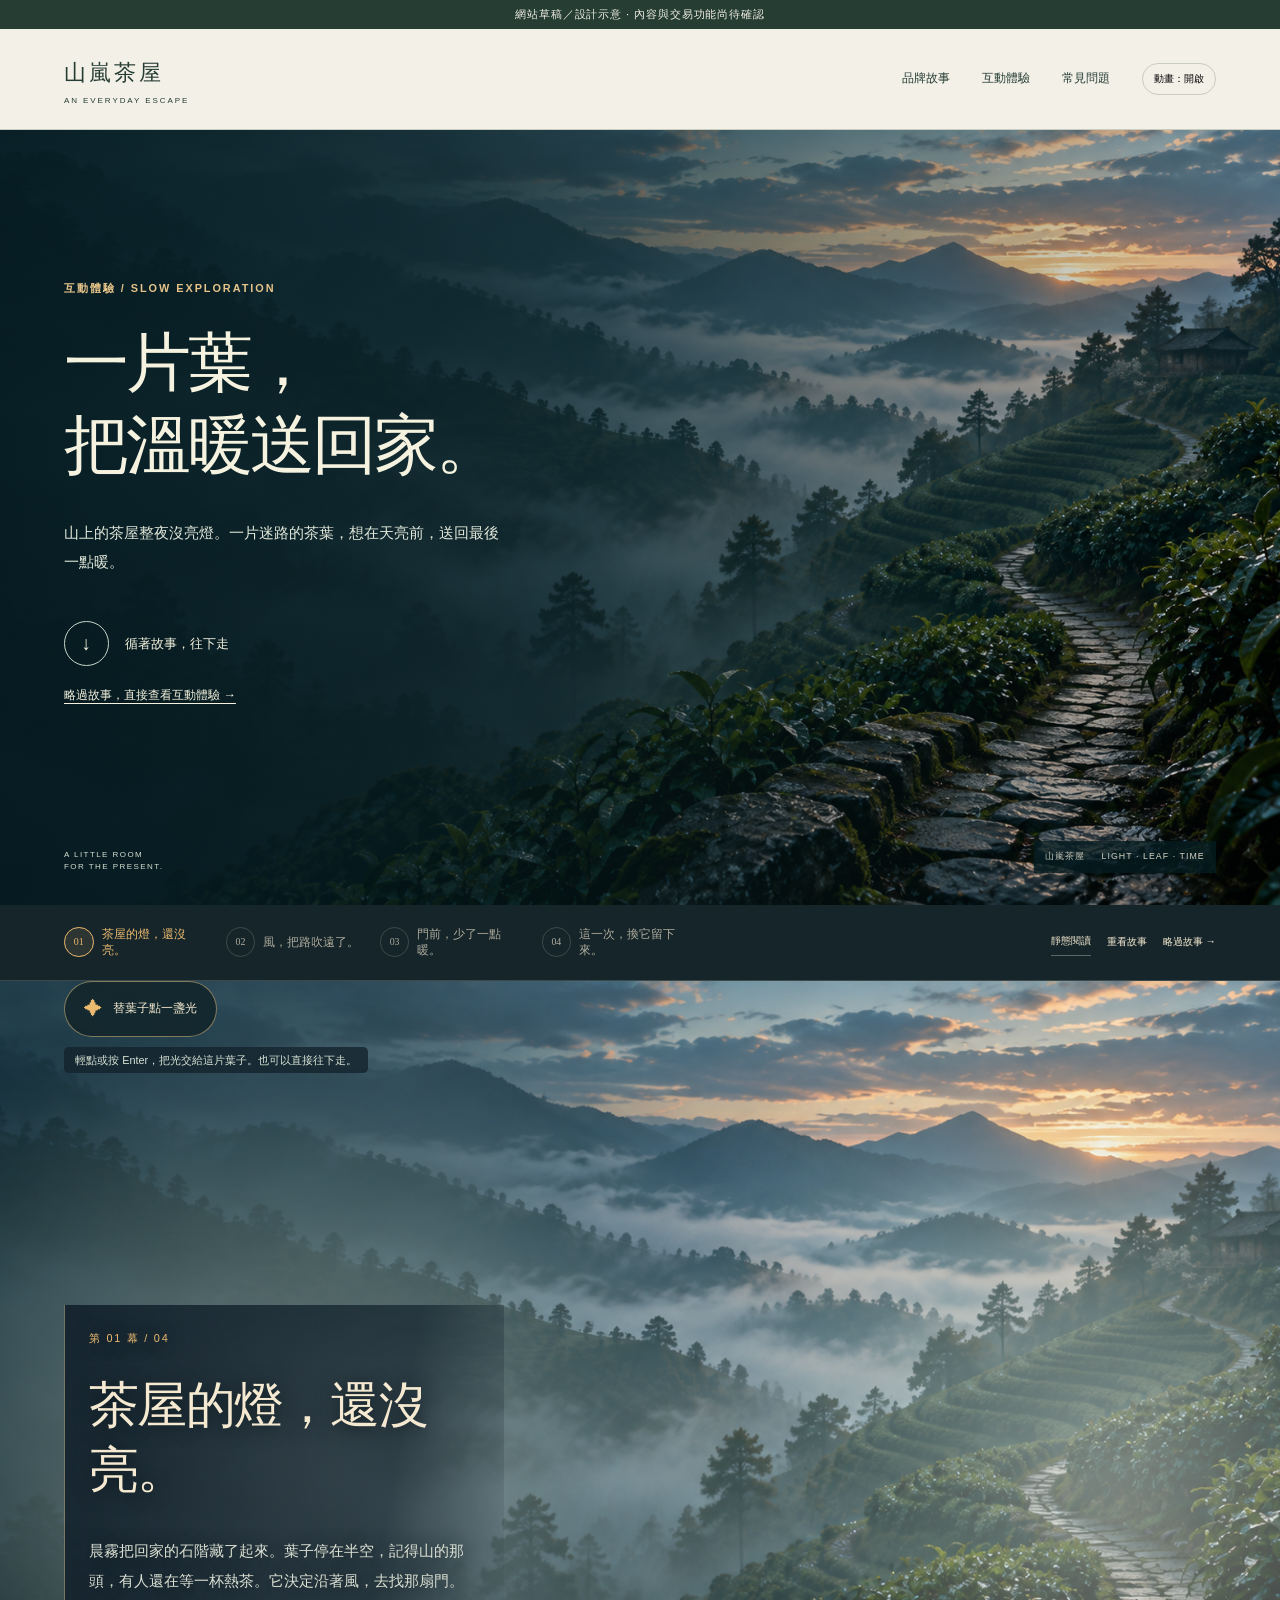
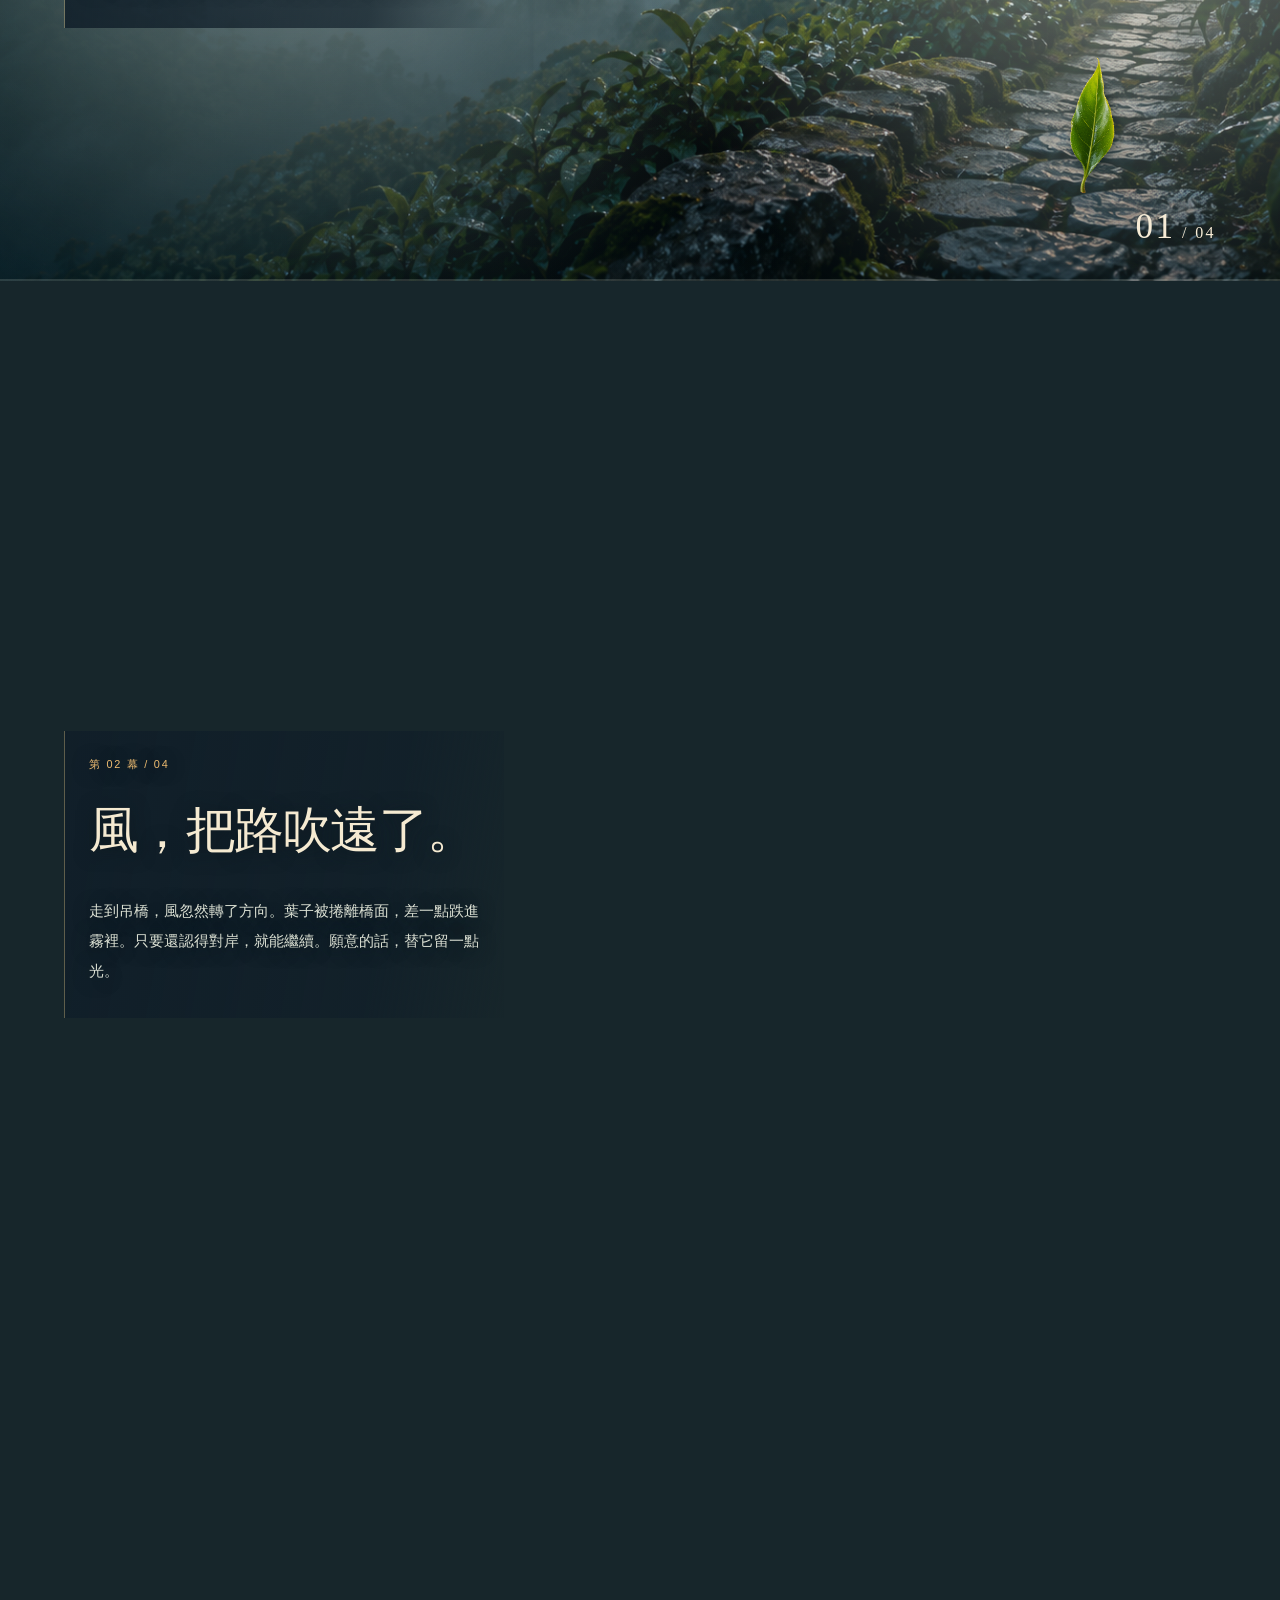
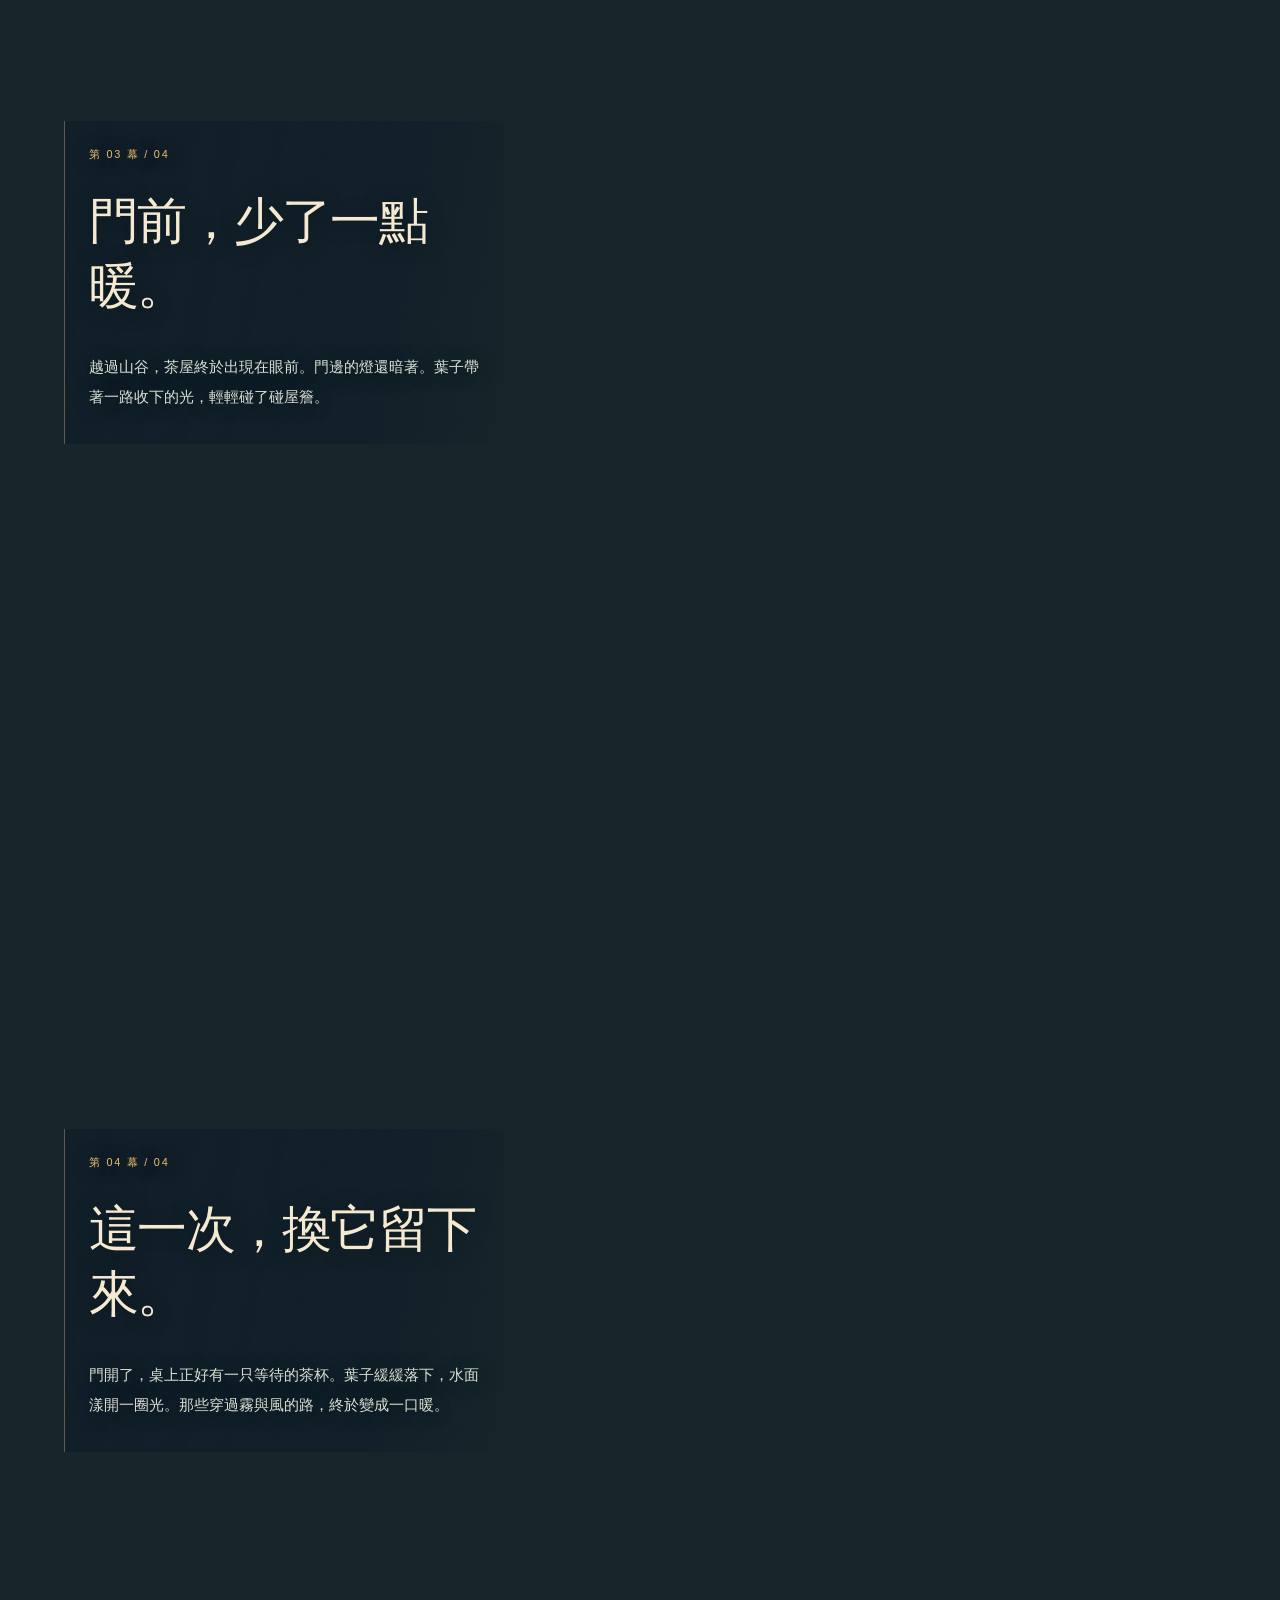
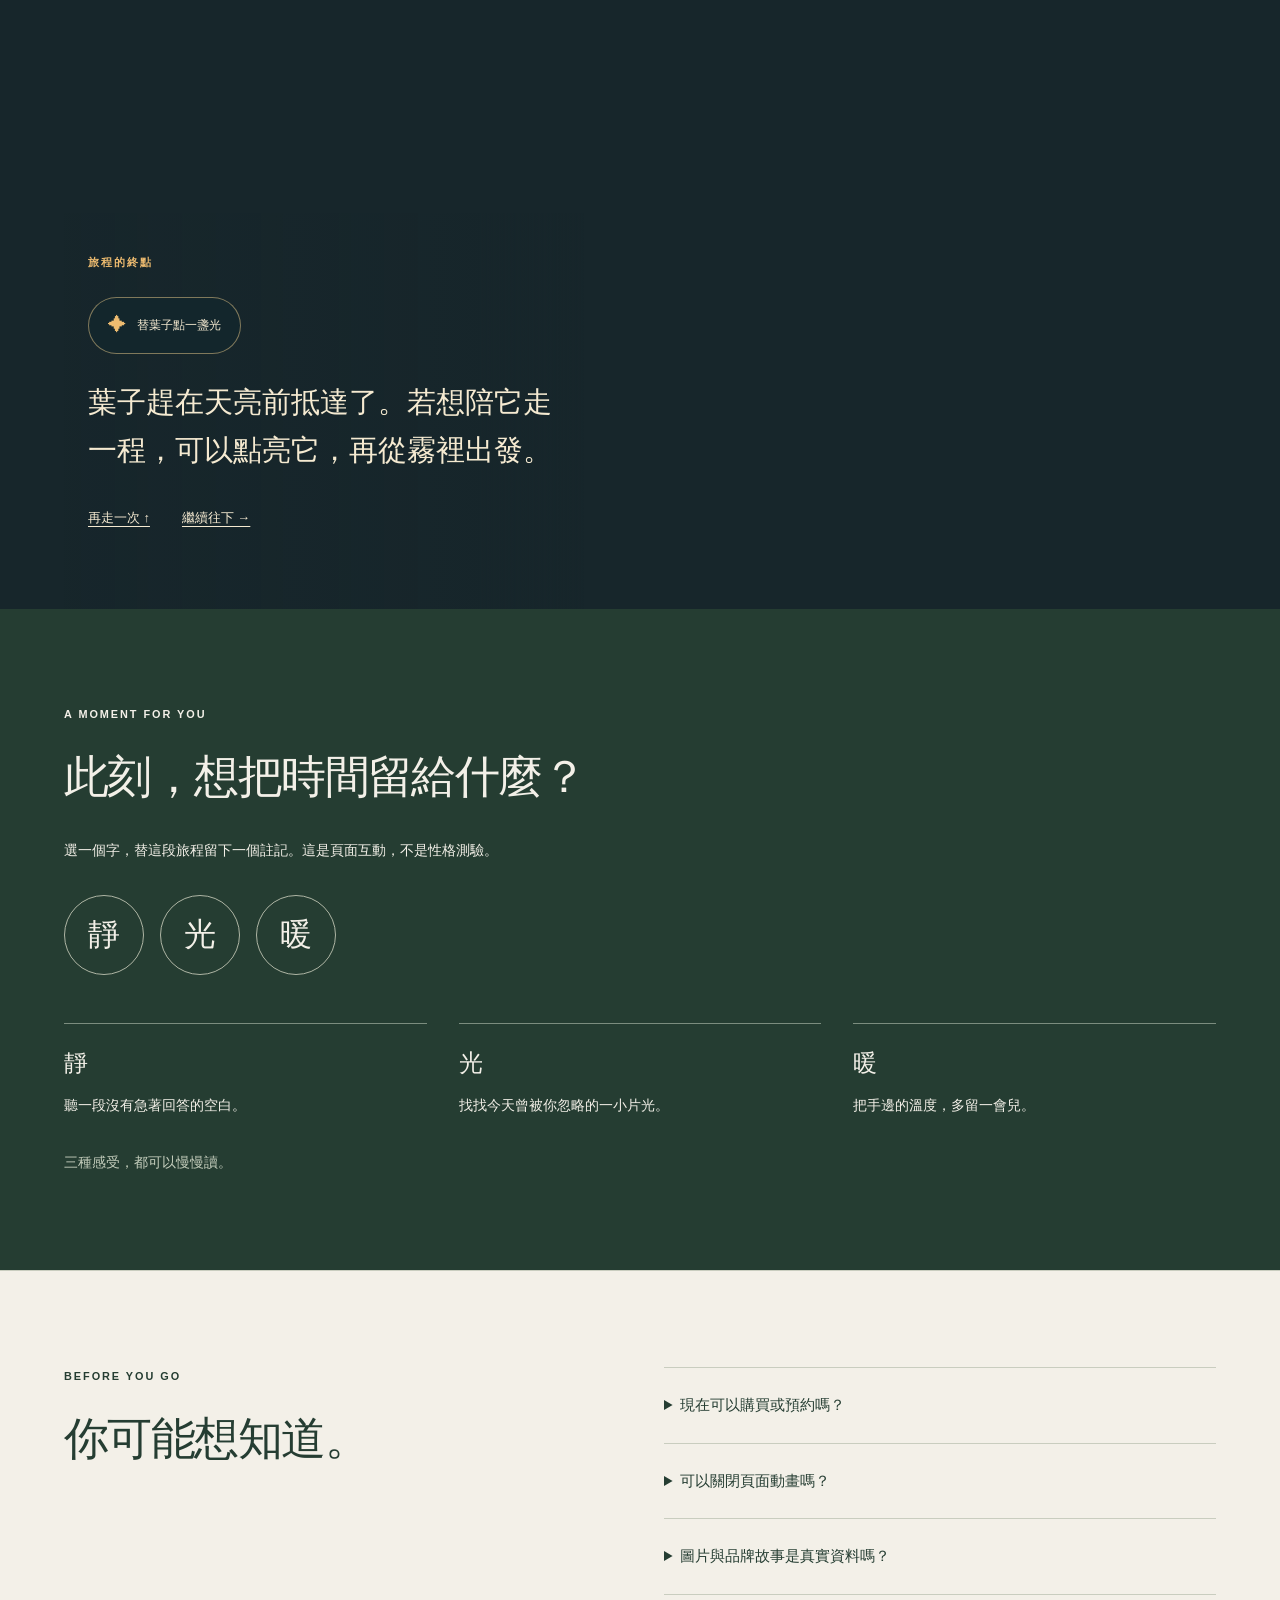
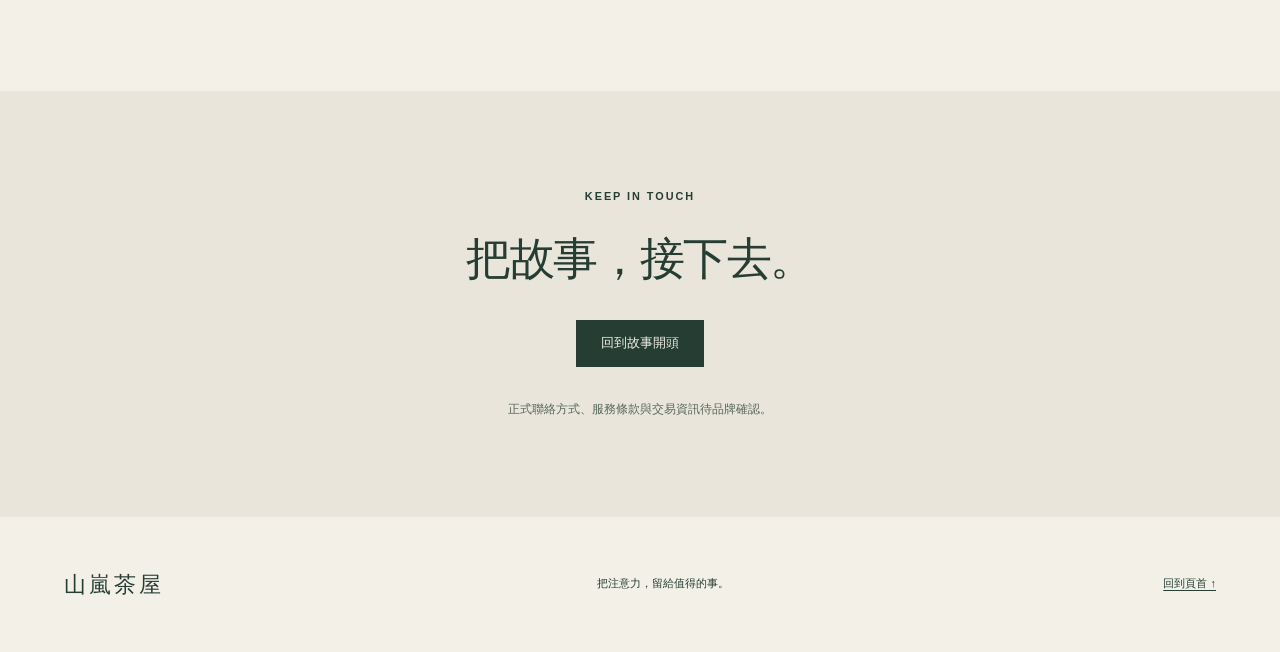
==== examples/immersive-tea/site/public/index.html @ d2c6b047 "feat: add guided SEO/AEO sites with interactive scroll stories" ====
<!doctype html>
<html lang="zh-TW">
<head>
  <meta charset="utf-8">
  <meta name="viewport" content="width=device-width,initial-scale=1">
  <title>一片葉的回家路｜山嵐茶屋</title>
  <meta name="description" content="陪一片迷路的茶葉穿過晨霧、越過吊橋，將一點溫暖送回山中茶屋。四幕可倒帶的原創捲動故事，含點燈互動與靜態閱讀模式。">
  <meta name="robots" content="noindex,follow">

  <meta property="og:type" content="website">
  <meta property="og:title" content="一片葉的回家路｜山嵐茶屋">
  <meta property="og:description" content="陪一片迷路的茶葉穿過晨霧、越過吊橋，將一點溫暖送回山中茶屋。四幕可倒帶的原創捲動故事，含點燈互動與靜態閱讀模式。">

  <link rel="stylesheet" href="styles.css">
  <link rel="stylesheet" href="experience.css">
  <link rel="stylesheet" href="story.css">
  <script type="application/ld+json">{
  "@context": "https://schema.org",
  "@graph": [
    {
      "@type": "Organization",
      "name": "山嵐茶屋"
    },
    {
      "@type": "WebSite",
      "name": "山嵐茶屋",
      "description": "陪一片迷路的茶葉穿過晨霧、越過吊橋，將一點溫暖送回山中茶屋。四幕可倒帶的原創捲動故事，含點燈互動與靜態閱讀模式。",
      "inLanguage": "zh-TW"
    }
  ]
}</script>
  <script src="story-timeline.js" defer></script>
  <script src="site.js" defer></script>
</head>
<body class="site-experience">
  <a class="skip-link" href="#main">跳到主要內容</a>
  <div class="draft-banner" role="note">網站草稿／設計示意 · 內容與交易功能尚待確認</div>
  <header class="site-header">
    <a href="#main" class="brand">山嵐茶屋<span>AN EVERYDAY ESCAPE</span></a>
    <nav aria-label="主要導覽"><a href="#story">品牌故事</a><a href="#selection">互動體驗</a><a href="#faq">常見問題</a></nav>
    <button id="motion-toggle" class="motion-toggle" type="button" aria-pressed="false" hidden>動畫：開啟</button>
  </header>
  <main id="main" tabindex="-1">
    <section class="hero" aria-labelledby="hero-title">
      <div class="hero-copy"><p class="eyebrow">互動體驗 / SLOW EXPLORATION</p><h1 id="hero-title">一片葉，<br>把溫暖送回家。</h1><p class="intro">山上的茶屋整夜沒亮燈。一片迷路的茶葉，想在天亮前，送回最後一點暖。</p><a class="round-link" href="#story"><span aria-hidden="true">↓</span>循著故事，往下走</a><a class="story-skip" href="#selection">略過故事，直接查看互動體驗 →</a></div>
      <figure class="hero-image"><img src="assets/scene-01.png" alt="晨霧中的虛構茶山與石階，遠方山坡上有一間等待天亮的茶屋。GPT 生成場景。" width="1672" height="941" fetchpriority="high" loading="eager" decoding="async"><figcaption><span>山嵐茶屋</span><span>LIGHT · LEAF · TIME</span></figcaption></figure>
      <p class="hero-footnote">A LITTLE ROOM<br>FOR THE PRESENT.</p>
    </section>
    <section class="story story-cinematic" id="story" aria-label="品牌故事" data-story-scenes="4" data-start-x="82.0" data-start-y="83.0" data-start-rotation="-38.0" data-start-scale="0.65">
  <nav class="story-navigation" aria-label="故事章節"><ol><li><a href="#chapter-1" data-chapter-link="1" aria-label="第 1 幕：茶屋的燈，還沒亮。"><span>01</span><span class="chapter-label">茶屋的燈，還沒亮。</span></a></li><li><a href="#chapter-2" data-chapter-link="2" aria-label="第 2 幕：風，把路吹遠了。"><span>02</span><span class="chapter-label">風，把路吹遠了。</span></a></li><li><a href="#chapter-3" data-chapter-link="3" aria-label="第 3 幕：門前，少了一點暖。"><span>03</span><span class="chapter-label">門前，少了一點暖。</span></a></li><li><a href="#chapter-4" data-chapter-link="4" aria-label="第 4 幕：這一次，換它留下來。"><span>04</span><span class="chapter-label">這一次，換它留下來。</span></a></li></ol><div class="story-tools"><button type="button" data-story-motion hidden>靜態閱讀</button><a href="#chapter-1" data-story-replay>重看故事</a><a href="#selection">略過故事 →</a></div></nav>
  <div class="story-stage" aria-hidden="true" data-awake="false" hidden><div class="scene-layer" data-scene="1" data-effect="mist" data-position-x="70.0" data-position-y="50.0" style="--image-x:70.0%;--image-y:50.0%" aria-hidden="true"><img class="scene-background" src="assets/scene-01.png" alt="茶葉出發的晨霧茶山，石階通往遠方。 GPT 生成示意。" width="1672" height="941" loading="lazy" decoding="async" aria-hidden="true"><div class="scene-effects"><div class="fx-mist fx-mist-left"></div><div class="fx-mist fx-mist-right"></div></div></div><div class="scene-layer" data-scene="2" data-effect="wind" data-position-x="70.0" data-position-y="50.0" style="--image-x:70.0%;--image-y:50.0%" aria-hidden="true"><img class="scene-background" src="assets/scene-02.png" alt="山谷中的吊橋，茶葉要越過風與深霧。 GPT 生成示意。" width="1672" height="941" loading="lazy" decoding="async" aria-hidden="true"><div class="scene-effects"><div class="fx-wind"><i style="--strand:0"></i><i style="--strand:1"></i><i style="--strand:2"></i><i style="--strand:3"></i><i style="--strand:4"></i><i style="--strand:5"></i></div></div></div><div class="scene-layer" data-scene="3" data-effect="lanterns" data-position-x="85.0" data-position-y="50.0" style="--image-x:85.0%;--image-y:50.0%" aria-hidden="true"><img class="scene-background" src="assets/scene-03.png" alt="石階盡頭的山中茶屋，屋簷下有兩盞還未點亮的紙燈。 GPT 生成示意。" width="1672" height="941" loading="lazy" decoding="async" aria-hidden="true"><div class="scene-effects"><div class="fx-lanterns"><i class="fx-lantern" data-effect-x="67.1" data-effect-y="39.7" style="left:67.1%;top:39.7%;--lamp:0"></i><i class="fx-lantern" data-effect-x="88.1" data-effect-y="37.1" style="left:88.1%;top:37.1%;--lamp:1"></i></div></div></div><div class="scene-layer" data-scene="4" data-effect="steam" data-position-x="85.0" data-position-y="50.0" style="--image-x:85.0%;--image-y:50.0%" aria-hidden="true"><img class="scene-background" src="assets/scene-04.png" alt="青瓷茶杯放在茶屋門前的石台上，等待茶葉落入。 GPT 生成示意。" width="1672" height="941" loading="lazy" decoding="async" aria-hidden="true"><div class="scene-effects"><div class="fx-steam" data-effect-x="74.0" data-effect-y="61.5" style="left:74.0%;top:61.5%"><svg viewBox="0 0 160 200" aria-hidden="true"><path d="M42 195 C8 155 86 137 45 100 S72 34 58 4"/><path d="M80 199 C126 158 44 138 88 97 S61 33 86 1"/><path d="M117 196 C145 161 91 132 120 99 S104 39 124 8"/></svg></div></div></div><div class="scene-shade"></div><div class="stage-actor"><img class="actor-image" src="assets/actor.png" alt="帶著金色葉脈微光的茶葉，是這段故事的主角。" width="1254" height="1254" loading="lazy" decoding="async" aria-hidden="true"><span class="actor-aura"></span></div><span class="scene-counter"><span id="chapter-progress">01</span> / 04</span><div class="journey-line"><span></span></div></div>
  <div class="story-action-panel"><button class="story-action" type="button" aria-pressed="false" data-idle-label="替葉子點一盞光" data-active-label="你留的光，正陪著它" hidden><span class="action-spark" aria-hidden="true">✦</span><span class="action-label">替葉子點一盞光</span></button><p class="story-action-status" role="status" aria-live="polite" hidden>輕點或按 Enter，把光交給這片葉子。也可以直接往下走。</p><noscript><p>目前以靜態圖文閱讀，完整故事仍可往下查看。</p></noscript></div>
  <div class="chapters story-beats"><article class="chapter story-beat" id="chapter-1" tabindex="-1" data-x="66.0" data-y="62.0" data-rotation="-20.0" data-scale="0.9" data-effect="mist"><figure class="beat-static"><div class="static-scene-frame" style="aspect-ratio:1672/941"><img class="beat-background" src="assets/scene-01.png" alt="茶葉出發的晨霧茶山，石階通往遠方。 GPT 生成示意。" width="1672" height="941" loading="lazy" decoding="async"><span class="static-actor" style="left:66.0%;top:62.0%;transform:translate(-50%,-50%) rotate(-20.0deg) scale(0.9)"><img class="actor-image" src="assets/actor.png" alt="帶著金色葉脈微光的茶葉，是這段故事的主角。" width="1254" height="1254" loading="lazy" decoding="async" aria-hidden="true"></span></div><figcaption>茶葉出發的晨霧茶山，石階通往遠方。 GPT 生成示意。</figcaption></figure><div class="beat-copy"><span class="eyebrow">第 01 幕 / 04</span><h2>茶屋的燈，還沒亮。</h2><p>晨霧把回家的石階藏了起來。葉子停在半空，記得山的那頭，有人還在等一杯熱茶。它決定沿著風，去找那扇門。</p></div></article><article class="chapter story-beat" id="chapter-2" tabindex="-1" data-x="59.0" data-y="44.0" data-rotation="38.0" data-scale="0.8" data-effect="wind"><figure class="beat-static"><div class="static-scene-frame" style="aspect-ratio:1672/941"><img class="beat-background" src="assets/scene-02.png" alt="山谷中的吊橋，茶葉要越過風與深霧。 GPT 生成示意。" width="1672" height="941" loading="lazy" decoding="async"><span class="static-actor" style="left:59.0%;top:44.0%;transform:translate(-50%,-50%) rotate(38.0deg) scale(0.8)"><img class="actor-image" src="assets/actor.png" alt="帶著金色葉脈微光的茶葉，是這段故事的主角。" width="1254" height="1254" loading="lazy" decoding="async" aria-hidden="true"></span></div><figcaption>山谷中的吊橋，茶葉要越過風與深霧。 GPT 生成示意。</figcaption></figure><div class="beat-copy"><span class="eyebrow">第 02 幕 / 04</span><h2>風，把路吹遠了。</h2><p>走到吊橋，風忽然轉了方向。葉子被捲離橋面，差一點跌進霧裡。只要還認得對岸，就能繼續。願意的話，替它留一點光。</p></div></article><article class="chapter story-beat" id="chapter-3" tabindex="-1" data-x="80.0" data-y="49.0" data-rotation="-12.0" data-scale="0.7" data-effect="lanterns"><figure class="beat-static"><div class="static-scene-frame" style="aspect-ratio:1672/941"><img class="beat-background" src="assets/scene-03.png" alt="石階盡頭的山中茶屋，屋簷下有兩盞還未點亮的紙燈。 GPT 生成示意。" width="1672" height="941" loading="lazy" decoding="async"><span class="static-actor" style="left:80.0%;top:49.0%;transform:translate(-50%,-50%) rotate(-12.0deg) scale(0.7)"><img class="actor-image" src="assets/actor.png" alt="帶著金色葉脈微光的茶葉，是這段故事的主角。" width="1254" height="1254" loading="lazy" decoding="async" aria-hidden="true"></span></div><figcaption>石階盡頭的山中茶屋，屋簷下有兩盞還未點亮的紙燈。 GPT 生成示意。</figcaption></figure><div class="beat-copy"><span class="eyebrow">第 03 幕 / 04</span><h2>門前，少了一點暖。</h2><p>越過山谷，茶屋終於出現在眼前。門邊的燈還暗著。葉子帶著一路收下的光，輕輕碰了碰屋簷。</p></div></article><article class="chapter story-beat" id="chapter-4" tabindex="-1" data-x="74.0" data-y="61.5" data-rotation="42.0" data-scale="0.45" data-effect="steam"><figure class="beat-static"><div class="static-scene-frame" style="aspect-ratio:1672/941"><img class="beat-background" src="assets/scene-04.png" alt="青瓷茶杯放在茶屋門前的石台上，等待茶葉落入。 GPT 生成示意。" width="1672" height="941" loading="lazy" decoding="async"><span class="static-actor" style="left:74.0%;top:61.5%;transform:translate(-50%,-50%) rotate(42.0deg) scale(0.45)"><img class="actor-image" src="assets/actor.png" alt="帶著金色葉脈微光的茶葉，是這段故事的主角。" width="1254" height="1254" loading="lazy" decoding="async" aria-hidden="true"></span></div><figcaption>青瓷茶杯放在茶屋門前的石台上，等待茶葉落入。 GPT 生成示意。</figcaption></figure><div class="beat-copy"><span class="eyebrow">第 04 幕 / 04</span><h2>這一次，換它留下來。</h2><p>門開了，桌上正好有一只等待的茶杯。葉子緩緩落下，水面漾開一圈光。那些穿過霧與風的路，終於變成一口暖。</p></div></article></div>
  <div class="journey-ending"><span class="eyebrow">旅程的終點</span><button class="story-action" type="button" aria-pressed="false" data-idle-label="替葉子點一盞光" data-active-label="你留的光，正陪著它" hidden><span class="action-spark" aria-hidden="true">✦</span><span class="action-label">替葉子點一盞光</span></button><p class="journey-result" data-active-result="你點亮的那點光，跟著葉子回到了家。" data-idle-result="葉子趕在天亮前抵達了。若想陪它走一程，可以點亮它，再從霧裡出發。">葉子趕在天亮前抵達了。若想陪它走一程，可以點亮它，再從霧裡出發。</p><div><a href="#chapter-1" data-story-replay>再走一次 ↑</a><a href="#selection">繼續往下 →</a></div></div>
</section>
    <section class="experience section-pad" id="selection"><span class="eyebrow">A MOMENT FOR YOU</span><h2>此刻，想把時間留給什麼？</h2><p>選一個字，替這段旅程留下一個註記。這是頁面互動，不是性格測驗。</p><div class="mood-options" aria-label="選擇此刻的心情"><button type="button" data-mood="quiet" aria-pressed="false" hidden>靜</button><button type="button" data-mood="light" aria-pressed="false" hidden>光</button><button type="button" data-mood="warm" aria-pressed="false" hidden>暖</button></div><div class="mood-notes"><article id="quiet"><h3>靜</h3><p>聽一段沒有急著回答的空白。</p></article><article id="light"><h3>光</h3><p>找找今天曾被你忽略的一小片光。</p></article><article id="warm"><h3>暖</h3><p>把手邊的溫度，多留一會兒。</p></article></div><p id="mood-status" class="fineprint" role="status" aria-live="polite">三種感受，都可以慢慢讀。</p></section>
    <section class="faq section-pad" id="faq"><div><span class="eyebrow">BEFORE YOU GO</span><h2>你可能想知道。</h2></div><div class="answers"><details><summary>現在可以購買或預約嗎？</summary><p>這是虛構品牌的互動示範，尚未開放收款或預約。正式網站會提供確認過的商品、服務與交易資訊。</p></details><details><summary>可以關閉頁面動畫嗎？</summary><p>可以。右上角能關閉動畫，系統的減少動態設定也會生效。四幕圖片與故事會改成正常排列，仍可讀完整段旅程。</p></details><details><summary>圖片與品牌故事是真實資料嗎？</summary><p>山嵐茶屋與茶葉回家故事都是虛構創作。四幕場景及透明茶葉主角由 GPT image 生成，不是真實茶園或商品的照片。</p></details></div></section>
    <section class="contact section-pad" id="contact"><span class="eyebrow">KEEP IN TOUCH</span><h2>把故事，接下去。</h2><a class="button" href="#story">回到故事開頭</a><p class="fineprint">正式聯絡方式、服務條款與交易資訊待品牌確認。</p></section>
  </main>
  <footer><a href="#main" class="brand">山嵐茶屋</a><p>把注意力，留給值得的事。</p><a href="#main">回到頁首 ↑</a></footer>
</body>
</html>
---- examples/immersive-tea/site/public/styles.css ----
/* All content is visible before JavaScript; movement is progressive enhancement. */
:root{color-scheme:light;--paper:#f3f0e8;--ink:#253d32;--muted:#58675b;--line:#c9cdbf;--accent:#a45032;--soft:#e6e8da;--gutter:clamp(1.4rem,5vw,6rem);font-family:Arial,"PingFang TC","Microsoft JhengHei",sans-serif;line-height:1.75;color:var(--ink);background:var(--paper)}
*{box-sizing:border-box}body{margin:0}a{color:inherit;text-decoration-thickness:1px;text-underline-offset:.3em}button{font:inherit;cursor:pointer}button[hidden],[hidden]{display:none!important}button,a,summary{-webkit-tap-highlight-color:transparent}a:focus-visible,button:focus-visible,summary:focus-visible{outline:3px solid var(--accent);outline-offset:5px}img{display:block;width:100%;height:100%;object-fit:cover}figure,p,h1,h2,h3{margin:0}h1,h2,h3{font-family:Georgia,"Noto Serif TC","PMingLiU",serif;font-weight:400;line-height:1.25}p{max-width:65ch}h1{font-size:clamp(2.7rem,5.1vw,5.9rem);letter-spacing:-.045em}h2{font-size:clamp(2.1rem,3.5vw,4.1rem);letter-spacing:-.035em}h3{font-size:1.5rem}.eyebrow{display:block;font-size:.68rem;letter-spacing:.18em;font-weight:600;margin-bottom:1.6rem}.fineprint{font-size:.78rem;color:var(--muted)}.section-pad{padding:6rem var(--gutter)}
.skip-link{position:fixed;top:0;left:1rem;z-index:10;transform:translateY(-160%);padding:.8rem 1.3rem;background:white}.skip-link:focus{transform:none}.draft-banner{padding:.3rem 1rem;text-align:center;background:var(--ink);color:var(--paper);font-size:.7rem;letter-spacing:.08em}.site-header{display:flex;align-items:center;gap:2rem;padding:1.5rem var(--gutter);border-bottom:1px solid var(--line)}.brand{font-family:Georgia,"PMingLiU",serif;font-size:1.4rem;text-decoration:none;letter-spacing:.13em}.brand span{display:block;font:normal .5rem Arial,sans-serif;letter-spacing:.24em;margin-top:.2rem}.site-header nav{display:flex;gap:2rem;margin-left:auto;font-size:.77rem}.site-header nav a{text-decoration:none}.site-header nav a:hover{text-decoration:underline}.motion-toggle{border:1px solid var(--line);border-radius:2rem;padding:.35rem .7rem;background:transparent;font-size:.65rem;white-space:nowrap}
.hero{position:relative;display:grid;grid-template-columns:1fr 1fr;gap:3rem;padding:5rem var(--gutter) 6rem;min-height:calc(100svh - 120px);align-items:center}.hero-copy{position:relative;z-index:1;padding-bottom:2rem}.hero .intro{max-width:29rem;font-size:.93rem;margin-top:2rem;color:var(--muted);line-height:1.95}.hero-image{height:clamp(430px,63vh,740px);position:relative;align-self:stretch;margin-top:.3rem;overflow:hidden;background:var(--soft);border-radius:48% 48% 1px 1px}.hero-image img{object-position:60% center}.hero-image figcaption{position:absolute;bottom:1.5rem;left:1.5rem;right:1.5rem;display:flex;justify-content:space-between;font-size:.55rem;letter-spacing:.12em;background:var(--paper);color:var(--ink);padding:.5rem .7rem;gap:1rem}.round-link{display:inline-flex;align-items:center;gap:1rem;margin-top:2.8rem;font-size:.8rem;text-decoration:none}.round-link span{display:grid;place-items:center;border:1px solid var(--ink);border-radius:50%;width:2.8rem;height:2.8rem;font-size:1.2rem}.hero-footnote{position:absolute;left:var(--gutter);bottom:2rem;font-size:.5rem;letter-spacing:.18em;line-height:1.5}.visual-draft{height:100%;display:flex;flex-direction:column;align-items:center;justify-content:center;background:var(--soft);color:#566c58;gap:2rem;min-height:250px}.visual-draft>span{font-family:"PMingLiU",serif;font-size:clamp(7rem,18vw,18rem);font-weight:400;line-height:1}.visual-draft small{font-size:.6rem;letter-spacing:.1em}
.story{display:grid;grid-template-columns:1fr 1fr;gap:12%;border-top:1px solid var(--line);align-items:start}.story-visual{position:sticky;top:2rem}.story-visual figure{height:76vh;max-height:760px;min-height:340px;overflow:hidden;position:relative;background:var(--soft)}.story-visual img{transform:none}.story-visual figcaption{position:absolute;left:1.4rem;right:1.4rem;bottom:1.4rem;display:flex;justify-content:space-between;color:var(--ink);background:var(--paper);padding:.6rem .8rem;font-size:.6rem;letter-spacing:.1em}.story-visual>.fineprint{margin-top:1rem}.chapter{min-height:78vh;display:flex;flex-direction:column;justify-content:center;padding:3rem 0;border-top:1px solid var(--line)}.chapter:first-child{border-top:0}.chapter h2{max-width:9em}.chapter p{margin-top:2rem;color:var(--muted);font-size:.95rem;line-height:2;max-width:26rem}.chapter .eyebrow{color:var(--accent)}.reveal{transition:opacity .65s ease,transform .65s ease}body[data-reveal="on"] .reveal:not(.in-view){opacity:.2;transform:translateY(20px)}
.button{display:inline-flex;justify-content:center;align-items:center;background:var(--ink);color:var(--paper);border:1px solid var(--ink);padding:.85rem 1.5rem;text-decoration:none;font-size:.8rem;line-height:1.4;min-height:46px}.button:hover{background:var(--accent);border-color:var(--accent)}.invitation{background:var(--soft);text-align:center}.invitation h2{font-size:clamp(2.4rem,4.5vw,5rem)}.invitation>p{margin:2rem auto;max-width:30rem;font-size:.9rem}.service-steps{display:flex;justify-content:space-between;gap:2rem;max-width:900px;margin:5rem auto 0;padding-top:2rem;border-top:1px solid #b3bdab;font-size:.78rem}.service-steps span{display:block;color:var(--accent);font-size:.7rem;margin-bottom:.8rem}.section-heading{display:flex;align-items:end;justify-content:space-between;gap:2rem;margin-bottom:3rem}.section-heading .eyebrow{margin:0 0 .5rem}.products{display:grid;grid-template-columns:repeat(3,minmax(0,1fr));gap:2rem}.product{border-top:1px solid var(--line);padding:1.5rem 0}.product-number{font-family:Georgia,serif;font-size:5rem;line-height:1.6;color:var(--accent);border-bottom:1px solid var(--line);margin-bottom:2rem}.product p{font-size:.86rem;margin:1rem 0;color:var(--muted)}.product .price{color:var(--ink)}.product .fineprint{font-size:.72rem}.demo-cart{margin-top:3rem;padding:2rem;border:1px solid var(--line)}.demo-cart p{font-size:.82rem;margin-top:1rem}.demo-cart ul{padding-left:1.2rem}.text-button{background:transparent;border:0;border-bottom:1px solid currentColor;padding:.5rem 0;color:var(--ink)}.experience{background:var(--ink);color:var(--paper)}.experience>p{margin-top:2rem;max-width:36rem;font-size:.88rem}.mood-options{display:flex;gap:1rem;margin:2rem 0}.mood-options button{border:1px solid #aeb5a4;color:var(--paper);background:transparent;border-radius:50%;width:5rem;height:5rem;font:2rem Georgia,"PMingLiU",serif}.mood-options button[aria-pressed="true"]{background:var(--paper);color:var(--ink)}.mood-notes{display:grid;grid-template-columns:repeat(3,minmax(0,1fr));gap:2rem;margin-top:3rem}.mood-notes article{padding-top:1.5rem;border-top:1px solid #7c8d7f}.mood-notes article.selected{border-color:#f4c8a2;border-width:3px}.mood-notes p{font-size:.86rem;margin-top:1rem}.experience .fineprint{color:#c5cebd}
.faq{display:grid;grid-template-columns:1fr 1fr;gap:3rem;border-top:1px solid var(--line)}.answers details{padding:1.5rem 0;border-bottom:1px solid var(--line)}.answers details:first-child{border-top:1px solid var(--line)}.answers summary{cursor:pointer;font-size:.95rem;padding-right:1rem}.answers details p{margin-top:1.2rem;color:var(--muted);font-size:.85rem;line-height:1.95}.contact{text-align:center;background:#e9e5db}.contact .button{margin:2rem 0}.contact .fineprint{margin:auto}footer{padding:3rem var(--gutter);display:flex;justify-content:space-between;align-items:center;gap:2rem}footer p,footer>a:last-child{font-size:.7rem}.site-shop{--accent:#9b4e32}.site-experience .hero-image{border-radius:0}.site-experience .hero-copy .eyebrow{color:var(--accent)}
body[data-motion="off"] .reveal{transition:none!important;transform:none!important;opacity:1!important}body[data-motion="off"] .story-visual img{transform:none;will-change:auto}
.story-skip{display:block;margin-top:1.2rem;font-size:.78rem;width:fit-content}
body[data-motion="off"] .story-visual{position:static}body[data-motion="off"] .chapter{min-height:0}
@media(prefers-reduced-motion:reduce){body:not([data-motion="on"]) *,body:not([data-motion="on"]) *::before,body:not([data-motion="on"]) *::after{animation:none!important;transition:none!important;scroll-behavior:auto!important}body:not([data-motion="on"]) .story-visual{position:static}body:not([data-motion="on"]) .story-visual img{transform:none!important;will-change:auto}body:not([data-motion="on"]) .reveal{opacity:1!important;transform:none!important}body:not([data-motion="on"]) .chapter{min-height:0}}
@media(min-width:1600px){main{max-width:1800px;margin:auto}}
@media(max-width:850px){.site-header{gap:1rem;flex-wrap:wrap}.site-header nav{order:3;justify-content:space-between;width:100%;gap:1rem}.motion-toggle{margin-left:auto}.hero{grid-template-columns:1fr;gap:2rem;padding-top:3rem}.hero-copy{padding:0}.hero-image{height:70vh;max-height:700px;margin-top:0}.hero-footnote{display:none}.hero h1{max-width:12em}.story{gap:2rem;grid-template-columns:45% 1fr}.story-visual figure{height:60vh;min-height:300px}.chapter{min-height:70vh}.chapter h2{font-size:2rem}.products{gap:1.2rem}.section-heading{display:block}.section-heading .eyebrow{margin-bottom:1rem}.product-number{font-size:3.5rem}.faq{grid-template-columns:1fr}.section-pad{padding-top:4rem;padding-bottom:4rem}footer{flex-wrap:wrap}}
@media(max-width:580px){h1{font-size:2.8rem}.hero-image{height:58vh;min-height:360px}.hero .intro{font-size:.9rem}.story{display:block}.story-visual{top:0;z-index:2;padding-top:.7rem;background:var(--paper)}.story-visual figure{height:32vh;min-height:180px}.story-visual>.fineprint{display:none}.chapter{min-height:54vh;padding:3rem .3rem}.chapter h2{max-width:none}.chapter p{margin-top:1.2rem}.chapter .eyebrow{margin-bottom:1.2rem}.products{grid-template-columns:1fr}.product{padding-bottom:2rem}.product-number{font-size:4rem;line-height:1.3}.service-steps{flex-direction:column;align-items:start;text-align:left;margin-top:3rem}.service-steps p{display:flex;gap:1rem}.service-steps span{margin:0}.mood-notes{grid-template-columns:1fr}.mood-options button{width:4rem;height:4rem}.faq h2{font-size:2rem}footer .brand{width:100%}.hero-image figcaption{left:1rem;right:1rem}.demo-cart{padding:1.2rem}.button{width:100%}}
---- examples/immersive-tea/site/public/experience.css ----
/* A project-specific visual treatment, separate from the reusable starter. */
.site-experience .hero{display:flex;min-height:calc(100svh - 125px);isolation:isolate;overflow:hidden;background:#123338;color:#f5f2df;padding-top:6rem;padding-bottom:7rem}
.site-experience .hero-copy{max-width:660px}
.site-experience .hero-image{position:absolute;inset:0;z-index:-2;border-radius:0;margin:0;width:100%;height:100%;max-height:none;min-height:0}
.site-experience .hero-image img{object-position:78% center}
.site-experience .hero::before{content:"";position:absolute;inset:0;z-index:-1;background:linear-gradient(90deg,rgba(5,27,33,.87),rgba(8,32,35,.48) 55%,rgba(10,32,36,.05))}
.site-experience .hero .intro{color:#e3e9db;max-width:28rem}
.site-experience .hero-copy .eyebrow{color:#e7c58a}
.site-experience .round-link span{border-color:#c5d5c8}
.site-experience .hero-image figcaption{left:auto;right:var(--gutter);bottom:2rem;max-width:32%;background:rgba(5,27,33,.78);color:#f4f0dc}
.site-experience .hero-footnote{color:#d6dfd1}
.site-experience .reveal{opacity:1!important}
@media(max-width:580px){.site-experience .hero{min-height:calc(100svh - 170px);padding-top:4rem;padding-bottom:5rem}.site-experience .hero h1{font-size:2.55rem}.site-experience .hero-image img{object-position:72% center}.site-experience .hero::before{background:rgba(5,27,33,.65)}.site-experience .hero-image figcaption{display:none}}
---- examples/immersive-tea/site/public/story.css ----
/* Scene journeys have a full static reading layout before enhancement. */
.story-cinematic{--night:#17262b;--moon:#f5ead1;--amber:#edbb70;position:relative;display:block;padding:0;border:0;background:var(--night);color:var(--moon);isolation:isolate}
.story-cinematic .story-navigation{position:relative;z-index:8;display:flex;align-items:center;justify-content:space-between;gap:1rem;min-height:76px;padding:.8rem var(--gutter);background:#17262bf5;border-bottom:1px solid #a8b4aa40;color:var(--moon)}
.story-navigation ol{display:flex;gap:clamp(.7rem,1.6vw,2rem);list-style:none;padding:0;margin:0}.story-navigation li{margin:0}.story-navigation a{text-decoration:none}.story-navigation ol a{display:flex;gap:.5rem;align-items:center;font-size:.72rem;opacity:.68;min-height:34px}.story-navigation ol a[aria-current]{opacity:1;color:var(--amber)}.story-navigation ol a[aria-current]>span:first-child{border-color:var(--amber);background:#e6b76f1c}.story-navigation ol a>span:first-child{display:grid;place-items:center;border:1px solid #b8c4b557;border-radius:50%;font-size:.62rem;width:1.85rem;height:1.85rem;font-family:Georgia,serif}.chapter-label{max-width:9em;line-height:1.4}.story-tools{display:flex;gap:1rem;align-items:center;font-size:.65rem;white-space:nowrap}.story-tools button{background:none;color:inherit;border:0;padding:.3rem 0;border-bottom:1px solid #c6d2c063;font-size:inherit}
.story-cinematic .story-beat{position:relative;z-index:3;display:grid;grid-template-columns:1.15fr 1fr;gap:clamp(2rem,5vw,5rem);min-height:0;padding:4rem var(--gutter);border:0;scroll-margin-top:90px;align-items:center}.story-cinematic .chapter h2{font-size:clamp(2.4rem,3.9vw,4.5rem);max-width:10em;line-height:1.3}.story-cinematic .chapter p{font-size:.94rem;color:#dce1d4;max-width:29rem;line-height:2;white-space:pre-line}.story-cinematic .chapter .eyebrow{color:var(--amber);font-weight:400;letter-spacing:.16em}.beat-static{margin:0;min-width:0}.static-scene-frame{position:relative;overflow:hidden;background:#233b3e}.beat-static .beat-background{width:100%;height:100%;object-fit:cover}.beat-static figcaption{font-size:.65rem;color:#bac8c3;margin-top:.8rem;line-height:1.7}.static-actor{position:absolute;width:13%;z-index:2}.static-actor .actor-image{width:100%;height:auto;object-fit:contain}.story-action-panel{padding:1.5rem var(--gutter);position:relative;z-index:6}.story-action{display:inline-flex;align-items:center;gap:.65rem;border:1px solid #e8c98983;border-radius:4rem;padding:.7rem 1.2rem;background:#14272df0;color:var(--moon);font-size:.76rem;min-height:44px}.action-spark{color:var(--amber);font-size:1.15rem}.story-action[aria-pressed="true"]{border-color:var(--amber);box-shadow:0 0 26px #f5c56840}.story-action-status{margin-top:.6rem;max-width:28rem;color:#d8e2d5;font-size:.68rem;line-height:1.7}.journey-ending{position:relative;z-index:4;padding:5rem var(--gutter);background:#17262b;color:var(--moon);text-align:center}.journey-ending>.eyebrow{color:var(--amber)}.journey-result{font:clamp(1.6rem,3vw,2.8rem)/1.65 Georgia,"PMingLiU",serif;max-width:28em;margin:0 auto}.journey-ending>div{display:flex;gap:2rem;justify-content:center;margin-top:2rem;font-size:.8rem}
body[data-story-motion="on"] .story-cinematic .story-navigation{position:sticky;top:0}
body[data-story-motion="on"] .story-stage{position:sticky;top:0;height:100svh;min-height:400px;margin-bottom:-100svh;overflow:hidden;z-index:1;background:#13252d}
body[data-story-motion="on"] .story-cinematic .story-beat{display:flex;flex-direction:row;justify-content:flex-start;align-items:center;min-height:112svh;padding:12vh var(--gutter) 16vh;pointer-events:none}
body[data-story-motion="on"] .story-cinematic .beat-copy{width:min(38vw,440px);padding:1.5rem 1.5rem 2rem;margin-left:0;background:linear-gradient(100deg,#101e29df 0%,#101e29a8 72%,#101e2900 100%);border-left:1px solid #d0b67e65;text-shadow:0 2px 18px #0c171d;pointer-events:auto}
body[data-story-motion="on"] .story-cinematic .beat-static{position:absolute;width:1px;height:1px;padding:0;margin:-1px;overflow:hidden;clip-path:inset(50%);white-space:nowrap;border:0}
body[data-story-motion="on"] .story-cinematic .story-action-panel{position:sticky;top:calc(100svh - 7.3rem);height:0;padding:0 var(--gutter);pointer-events:none}
body[data-story-motion="on"] .story-action-panel button{pointer-events:auto}
body[data-story-motion="on"] .story-action-status{width:fit-content;max-width:25rem;background:#13242ccb;padding:.25rem .7rem;border-radius:.3rem}
.scene-layer,.scene-shade,.scene-effects{position:absolute;inset:0}.scene-layer{opacity:0;overflow:hidden;will-change:clip-path}.scene-layer:first-child{opacity:1}.story-stage .scene-background{position:absolute;inset:0;width:100%;height:100%;object-fit:cover;object-position:var(--image-x,70%) var(--image-y,50%);transform:none!important}.scene-shade{pointer-events:none;background:linear-gradient(90deg,#071c2435,transparent 65%),linear-gradient(0deg,#071c2455,transparent 35%);z-index:9}.stage-actor{position:absolute;z-index:11;width:clamp(100px,13vw,210px);transform-origin:center;pointer-events:none;will-change:transform,left,top}.stage-actor .actor-image{position:relative;z-index:2;height:auto;width:100%;object-fit:contain;filter:drop-shadow(0 7px 8px #091819a6)}.actor-aura{position:absolute;inset:15%;border-radius:50%;opacity:0;background:#f8d17730;box-shadow:0 0 35px 18px #f8b63b42;transition:opacity .45s}.story-stage[data-awake="true"] .actor-aura{opacity:1}.story-stage[data-awake="true"] .actor-image,.story-cinematic[data-awake="true"] .static-actor img{filter:drop-shadow(0 0 9px #f6d680) drop-shadow(0 0 24px #e9a65eaa)}.scene-counter{position:absolute;z-index:12;right:var(--gutter);bottom:2.1rem;color:#f7ecd6;font:1rem Georgia,serif;letter-spacing:.15em}.scene-counter>span{font-size:2.2rem}.journey-line{position:absolute;z-index:12;bottom:0;left:0;width:100%;height:2px;background:#e5eddf28}.journey-line>span{display:block;width:calc(var(--journey-progress,0)*100%);height:100%;background:var(--amber)}
.scene-effects{z-index:2;pointer-events:none}.fx-mist{position:absolute;width:85%;height:100%;top:0;background:radial-gradient(ellipse at 50% 55%,#e5eee39c 0%,#cbded558 34%,transparent 68%);filter:blur(18px);opacity:calc(.9 - var(--effect-progress,0)*.55)}.fx-mist-left{left:-20%;transform:translateX(calc(var(--effect-progress,0)*-65%))}.fx-mist-right{right:-30%;transform:translateX(calc(var(--effect-progress,0)*65%))}.fx-wind{position:absolute;inset:0;overflow:hidden}.fx-wind i{position:absolute;width:32%;height:1px;left:calc(-45% + var(--effect-progress,0)*175%);top:calc(19% + var(--strand)*10%);background:linear-gradient(90deg,transparent,#e1f5ea9c,transparent);transform:translateX(calc(var(--strand)*-9vw)) rotate(-12deg);opacity:.58}.fx-lanterns{position:absolute;inset:0}.fx-lantern{position:absolute;width:clamp(25px,4.5vw,80px);aspect-ratio:1;transform:translate(-50%,-50%);border-radius:50%;background:radial-gradient(circle,#fff1bbaa 0%,#f5b44780 20%,#f3943240 47%,transparent 72%);filter:blur(3px);mix-blend-mode:screen;box-shadow:0 0 45px 14px #e3a24236;opacity:calc(var(--warmth,.2)*var(--effect-progress,0))}.fx-steam{position:absolute;width:clamp(85px,14vw,230px);height:clamp(140px,29vh,340px);transform:translate(-50%,-100%) scaleY(calc(.3 + var(--effect-progress,0)*.7));transform-origin:bottom center;opacity:calc(var(--effect-progress,0)*var(--warmth,.2));filter:blur(2px)}.fx-steam svg{width:100%;height:100%;overflow:visible}.fx-steam path{fill:none;stroke:#fff4d9;stroke-width:3;stroke-linecap:round}.fx-steam path:nth-child(2){stroke-width:5;opacity:.68}.fx-steam path:nth-child(3){opacity:.5}
@media(max-width:1050px){.story-navigation .chapter-label{display:none}.story-navigation ol{gap:1rem}.story-tools{gap:.8rem}body[data-story-motion="on"] .story-cinematic .beat-copy{width:45vw}.story-cinematic .chapter h2{font-size:clamp(2rem,4vw,3.3rem)}}
@media(max-width:650px){.story-cinematic .story-navigation{min-height:72px;gap:.7rem;padding:.7rem 1rem;flex-wrap:wrap}.story-navigation ol{gap:.55rem}.story-tools{gap:.7rem;font-size:.58rem}.story-navigation ol a{min-height:32px}.story-navigation ol a>span:first-child{width:1.7rem;height:1.7rem}.story-cinematic .story-beat{display:flex;flex-direction:column;align-items:stretch;gap:1.7rem;padding:2.5rem 1.4rem;scroll-margin-top:86px}.story-cinematic .chapter h2{font-size:2rem;max-width:none}.story-cinematic .chapter p{font-size:.86rem;margin-top:1rem;line-height:1.9}.story-cinematic .chapter .eyebrow{font-size:.6rem;margin-bottom:1rem}.story-action-status{font-size:.61rem}.journey-ending{padding:3rem 1.5rem}.journey-result{font-size:1.65rem}body[data-story-motion="on"] .story-cinematic .story-beat{justify-content:flex-start;align-items:stretch;padding:7.5rem 1.2rem 9rem;min-height:115svh}body[data-story-motion="on"] .story-cinematic .beat-copy{width:min(80vw,27rem);margin:0;padding:1rem 1.1rem 1.3rem;background:linear-gradient(105deg,#10202be8,#10202bc4 75%,#10202b00);border-left:1px solid #d0b67e65}body[data-story-motion="on"] .story-cinematic .beat-copy h2{font-size:clamp(1.65rem,6.7vw,2.2rem)}body[data-story-motion="on"] .story-cinematic .beat-copy p{font-size:.8rem;line-height:1.85}body[data-story-motion="on"] .story-cinematic .story-action-panel{top:calc(100svh - 7.3rem);padding:0 1.2rem}.story-action{font-size:.7rem;padding:.6rem .9rem}.scene-counter{bottom:2.5rem;right:1.2rem;font-size:.7rem}.scene-counter>span{font-size:1.4rem}.static-actor{width:16%}}
body[data-motion="off"] .story-cinematic .story-beat{min-height:0}
body[data-motion="off"] .story-cinematic .actor-aura{transition:none}
.journey-ending>.story-action{margin-bottom:1.5rem}
@media(min-width:651px){body[data-story-motion="on"] .journey-ending{width:min(42vw,520px);margin-left:var(--gutter);padding:2.5rem 1.5rem 5rem;background:linear-gradient(90deg,#17262bf0,#17262bcb 80%,#17262b00);text-align:left}body[data-story-motion="on"] .journey-ending>div{justify-content:flex-start}body[data-story-motion="on"] .journey-result{font-size:clamp(1.5rem,2.3vw,2.4rem)}}
@media(max-width:650px){body[data-story-motion="on"] .story-cinematic .story-beat{flex-direction:column}body[data-story-motion="on"] .journey-ending{margin-top:35svh}}
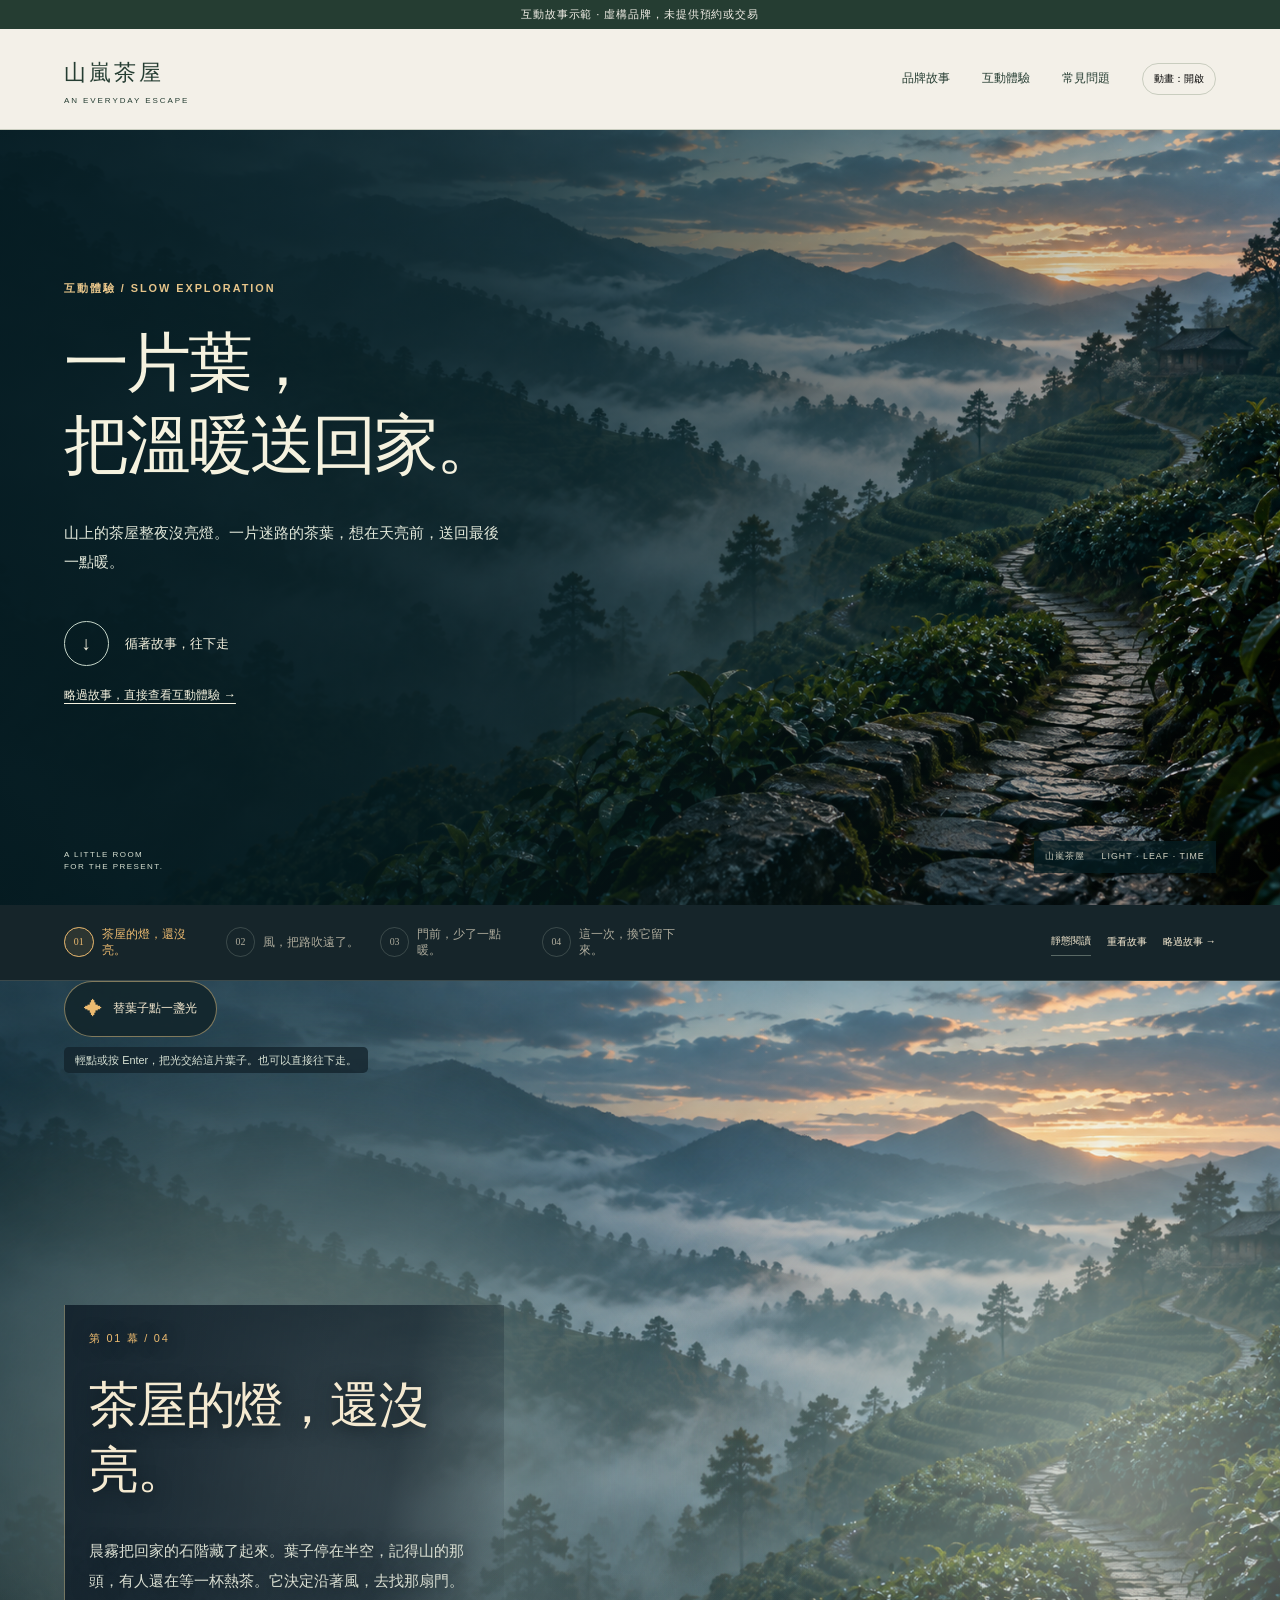
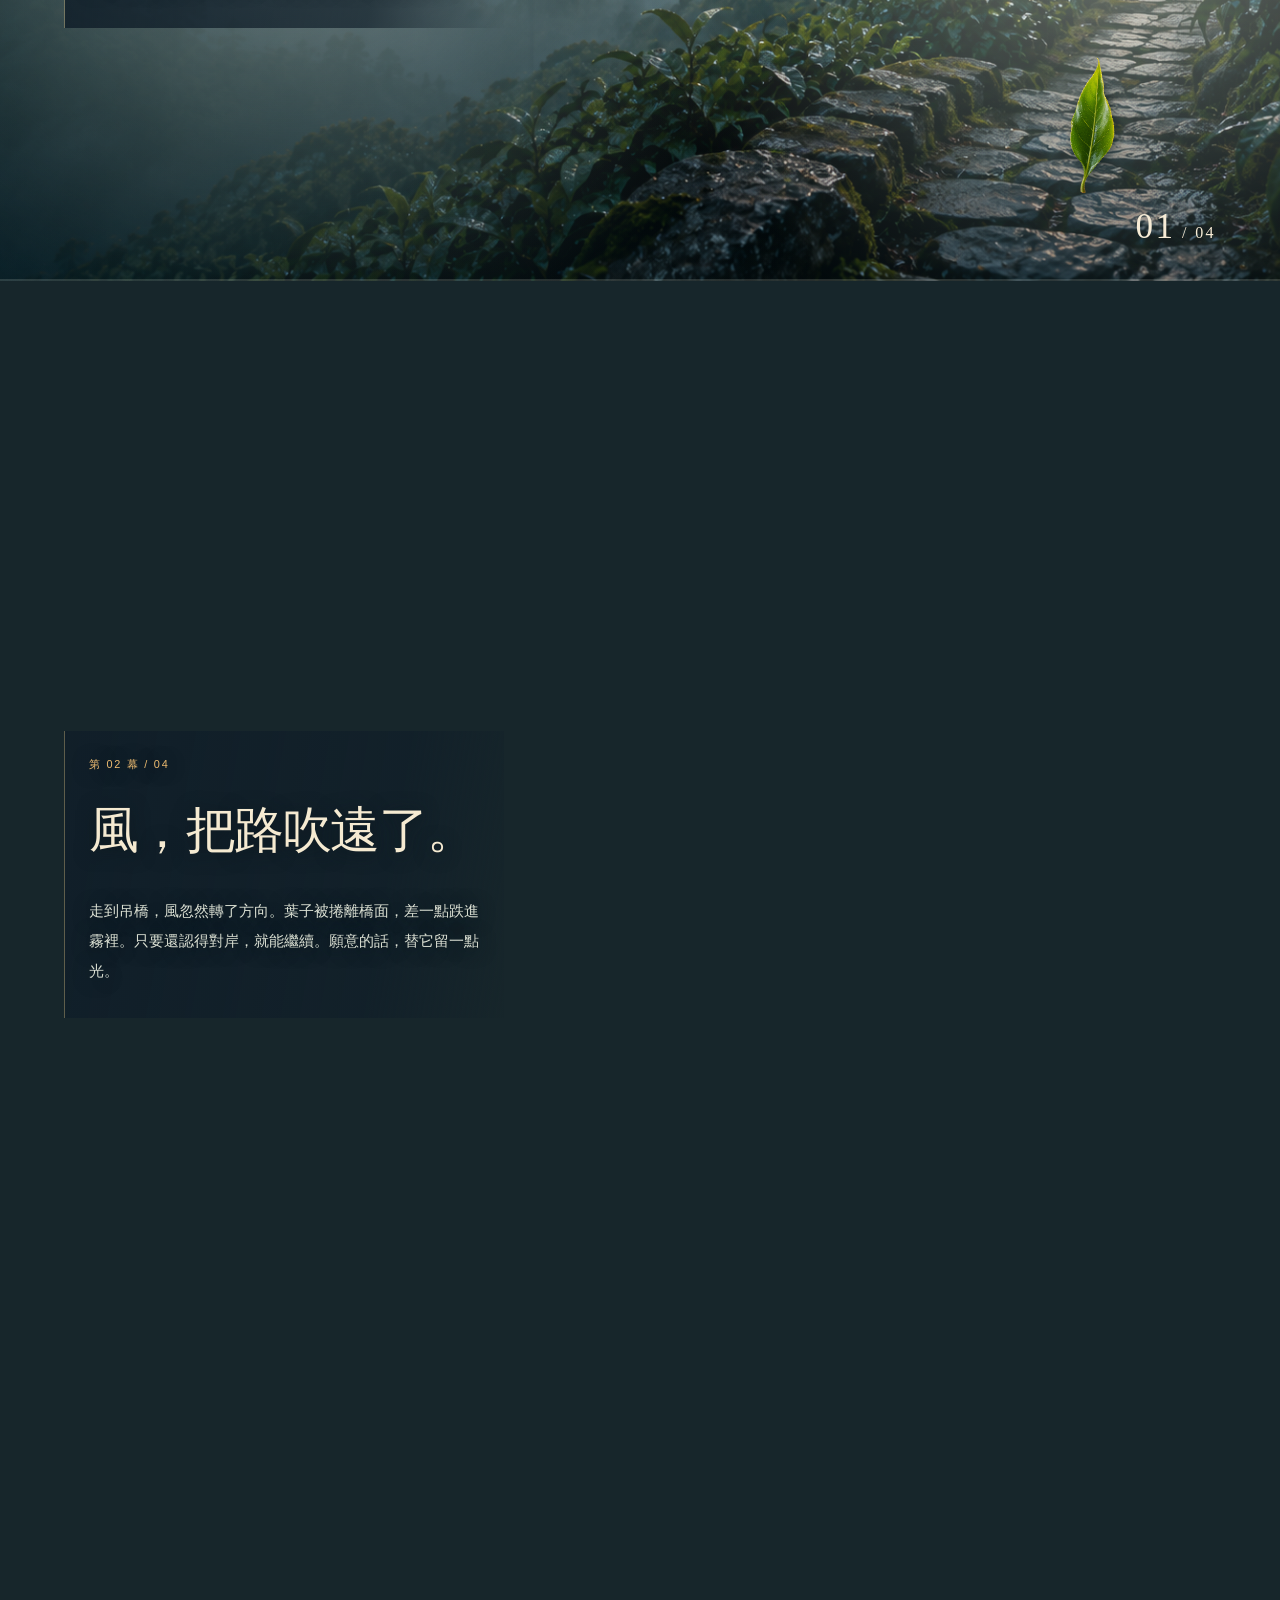
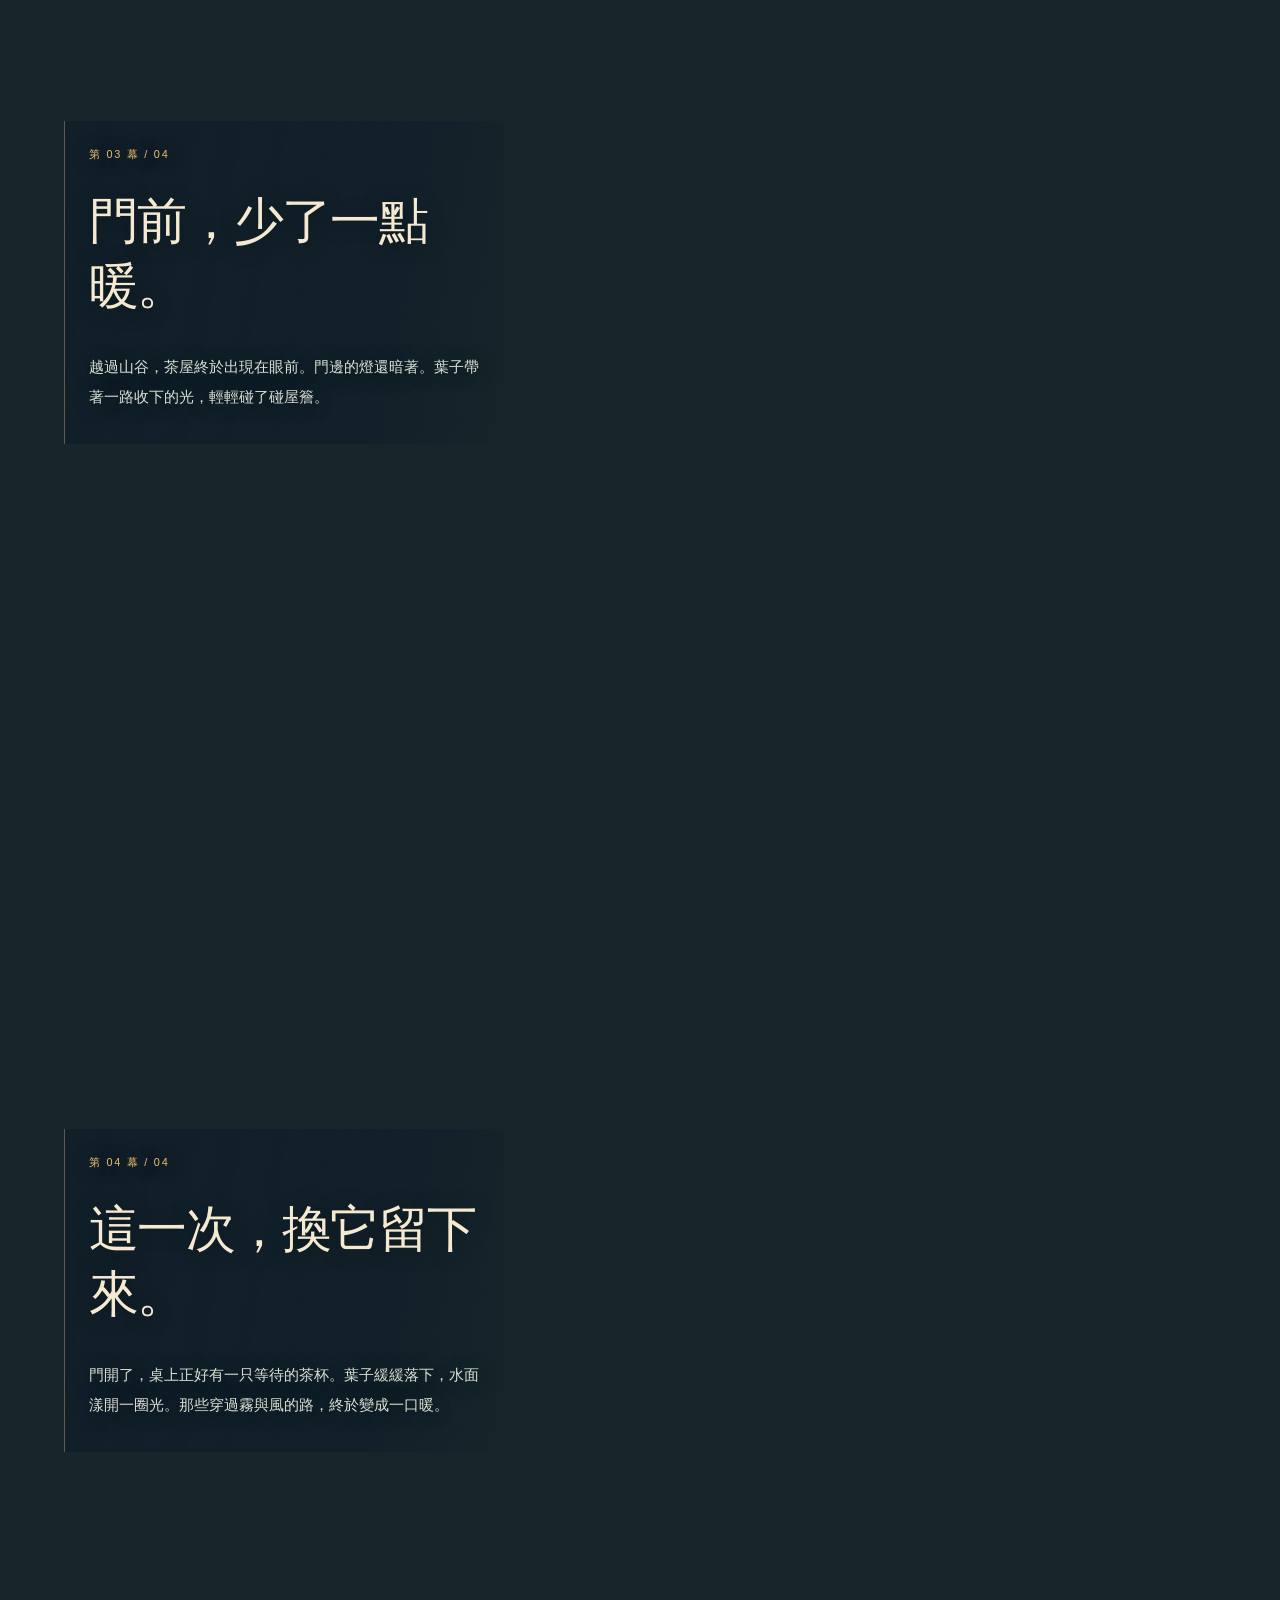
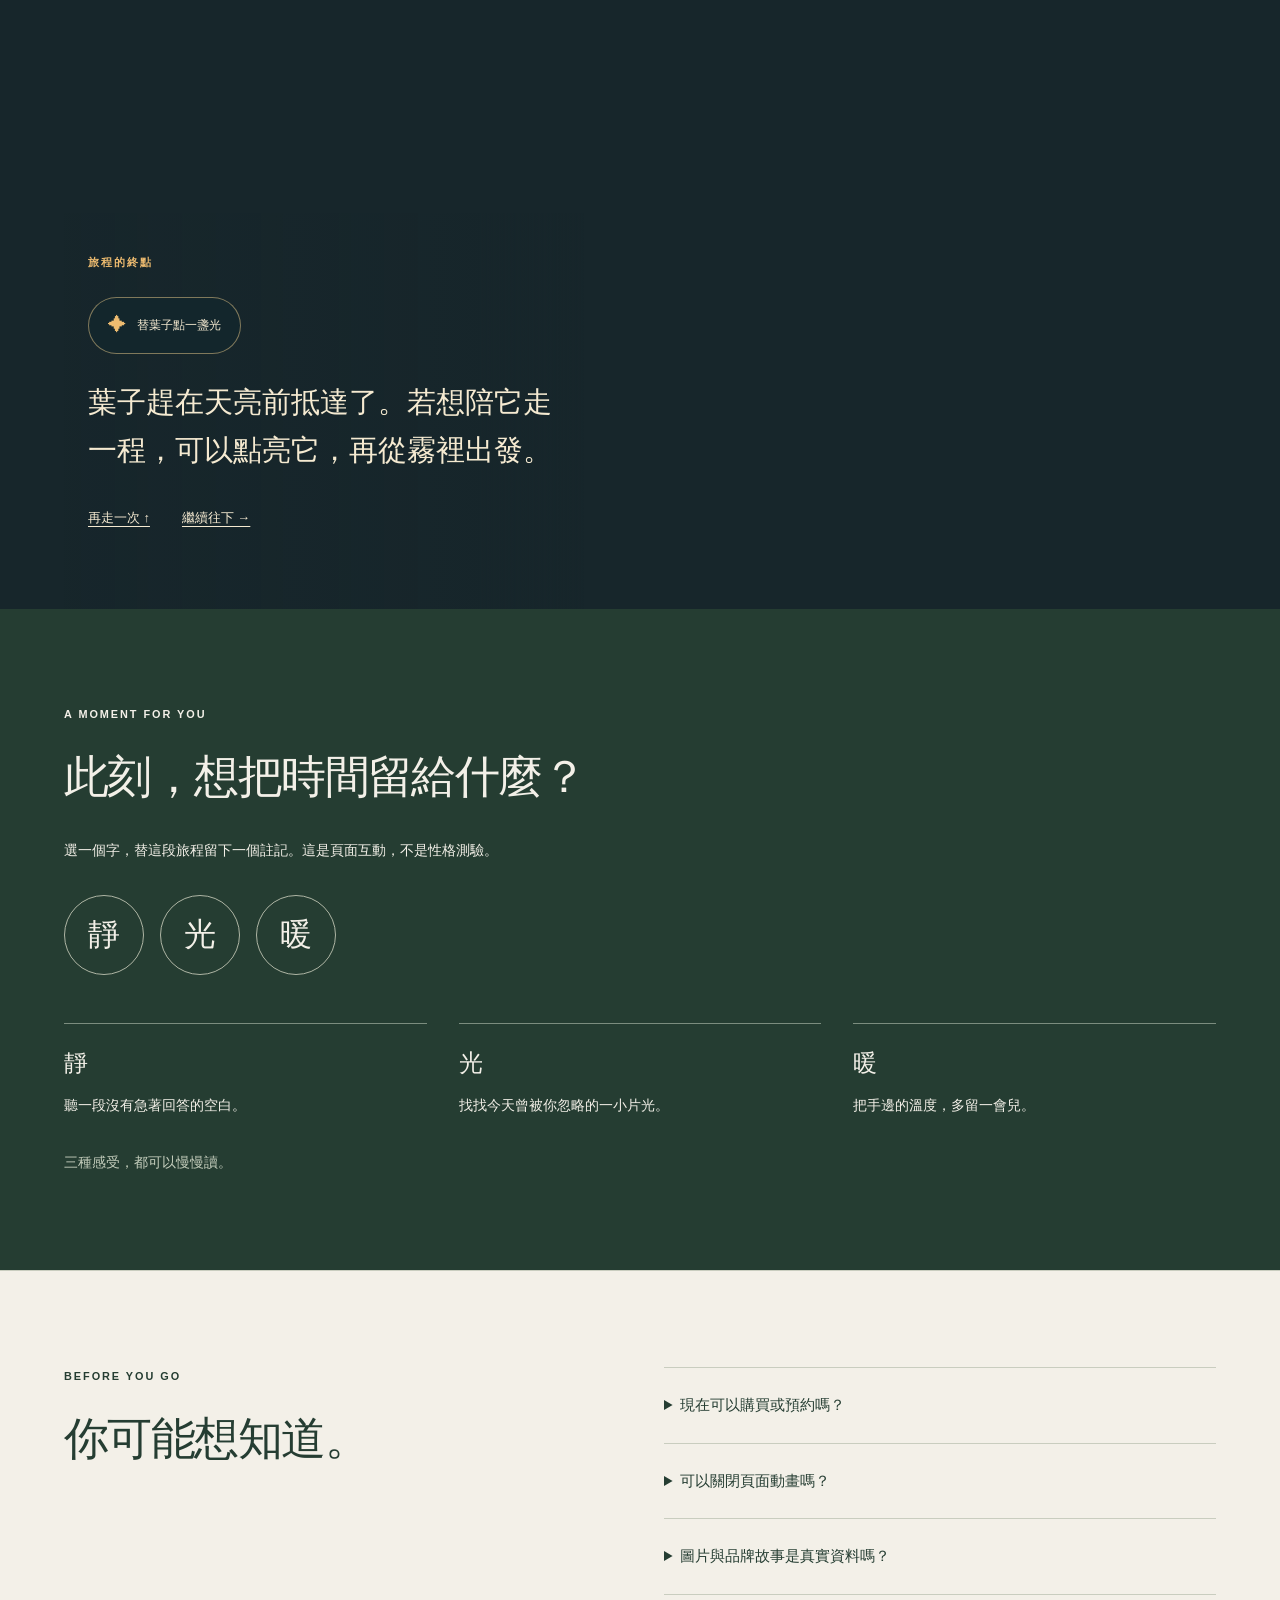
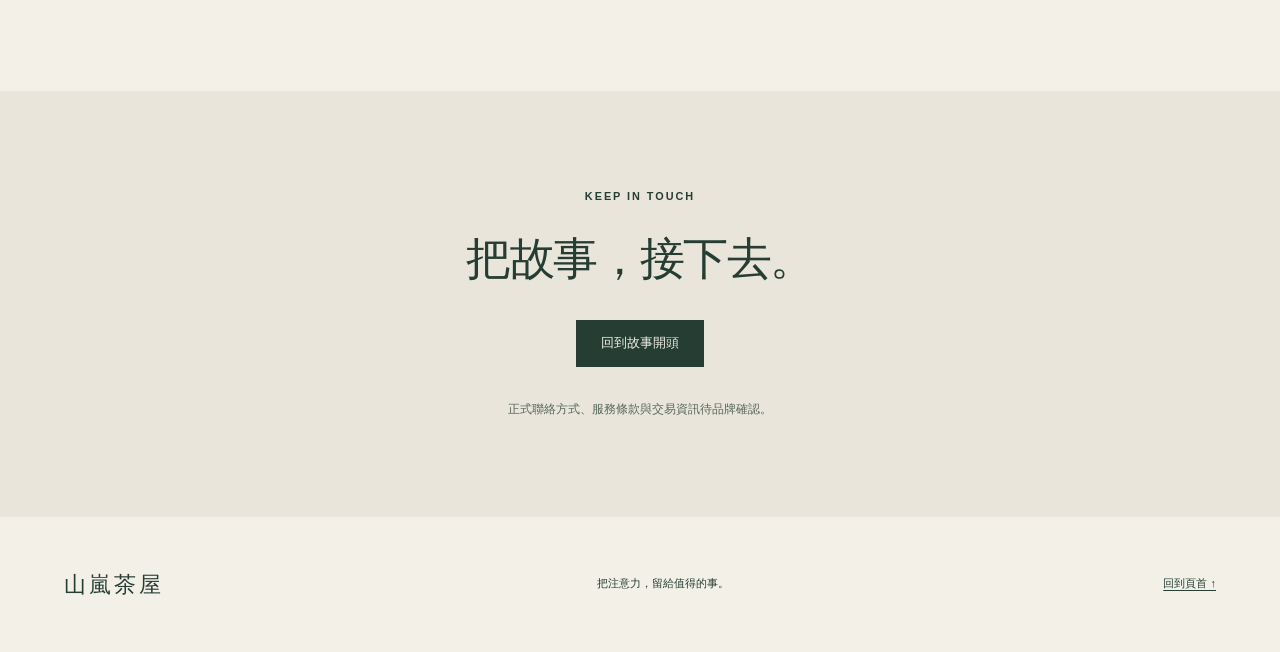
==== commit 66771012: "docs: publish live story preview and link it from getting-started guides" ====
--- a/examples/immersive-tea/site/public/index.html
+++ b/examples/immersive-tea/site/public/index.html
@@ -34,7 +34,7 @@
 </head>
 <body class="site-experience">
   <a class="skip-link" href="#main">跳到主要內容</a>
-  <div class="draft-banner" role="note">網站草稿／設計示意 · 內容與交易功能尚待確認</div>
+  <div class="draft-banner" role="note">互動故事示範 · 虛構品牌，未提供預約或交易</div>
   <header class="site-header">
     <a href="#main" class="brand">山嵐茶屋<span>AN EVERYDAY ESCAPE</span></a>
     <nav aria-label="主要導覽"><a href="#story">品牌故事</a><a href="#selection">互動體驗</a><a href="#faq">常見問題</a></nav>
--- a/examples/immersive-tea/site/public/story.css
+++ b/examples/immersive-tea/site/public/story.css
@@ -2,7 +2,7 @@
 .story-cinematic{--night:#17262b;--moon:#f5ead1;--amber:#edbb70;position:relative;display:block;padding:0;border:0;background:var(--night);color:var(--moon);isolation:isolate}
 .story-cinematic .story-navigation{position:relative;z-index:8;display:flex;align-items:center;justify-content:space-between;gap:1rem;min-height:76px;padding:.8rem var(--gutter);background:#17262bf5;border-bottom:1px solid #a8b4aa40;color:var(--moon)}
 .story-navigation ol{display:flex;gap:clamp(.7rem,1.6vw,2rem);list-style:none;padding:0;margin:0}.story-navigation li{margin:0}.story-navigation a{text-decoration:none}.story-navigation ol a{display:flex;gap:.5rem;align-items:center;font-size:.72rem;opacity:.68;min-height:34px}.story-navigation ol a[aria-current]{opacity:1;color:var(--amber)}.story-navigation ol a[aria-current]>span:first-child{border-color:var(--amber);background:#e6b76f1c}.story-navigation ol a>span:first-child{display:grid;place-items:center;border:1px solid #b8c4b557;border-radius:50%;font-size:.62rem;width:1.85rem;height:1.85rem;font-family:Georgia,serif}.chapter-label{max-width:9em;line-height:1.4}.story-tools{display:flex;gap:1rem;align-items:center;font-size:.65rem;white-space:nowrap}.story-tools button{background:none;color:inherit;border:0;padding:.3rem 0;border-bottom:1px solid #c6d2c063;font-size:inherit}
-.story-cinematic .story-beat{position:relative;z-index:3;display:grid;grid-template-columns:1.15fr 1fr;gap:clamp(2rem,5vw,5rem);min-height:0;padding:4rem var(--gutter);border:0;scroll-margin-top:90px;align-items:center}.story-cinematic .chapter h2{font-size:clamp(2.4rem,3.9vw,4.5rem);max-width:10em;line-height:1.3}.story-cinematic .chapter p{font-size:.94rem;color:#dce1d4;max-width:29rem;line-height:2;white-space:pre-line}.story-cinematic .chapter .eyebrow{color:var(--amber);font-weight:400;letter-spacing:.16em}.beat-static{margin:0;min-width:0}.static-scene-frame{position:relative;overflow:hidden;background:#233b3e}.beat-static .beat-background{width:100%;height:100%;object-fit:cover}.beat-static figcaption{font-size:.65rem;color:#bac8c3;margin-top:.8rem;line-height:1.7}.static-actor{position:absolute;width:13%;z-index:2}.static-actor .actor-image{width:100%;height:auto;object-fit:contain}.story-action-panel{padding:1.5rem var(--gutter);position:relative;z-index:6}.story-action{display:inline-flex;align-items:center;gap:.65rem;border:1px solid #e8c98983;border-radius:4rem;padding:.7rem 1.2rem;background:#14272df0;color:var(--moon);font-size:.76rem;min-height:44px}.action-spark{color:var(--amber);font-size:1.15rem}.story-action[aria-pressed="true"]{border-color:var(--amber);box-shadow:0 0 26px #f5c56840}.story-action-status{margin-top:.6rem;max-width:28rem;color:#d8e2d5;font-size:.68rem;line-height:1.7}.journey-ending{position:relative;z-index:4;padding:5rem var(--gutter);background:#17262b;color:var(--moon);text-align:center}.journey-ending>.eyebrow{color:var(--amber)}.journey-result{font:clamp(1.6rem,3vw,2.8rem)/1.65 Georgia,"PMingLiU",serif;max-width:28em;margin:0 auto}.journey-ending>div{display:flex;gap:2rem;justify-content:center;margin-top:2rem;font-size:.8rem}
+.story-cinematic .story-beat{position:relative;z-index:3;display:grid;grid-template-columns:1.15fr 1fr;gap:clamp(2rem,5vw,5rem);min-height:0;padding:4rem var(--gutter);border:0;scroll-margin-top:var(--story-nav-height,76px);align-items:center}.story-cinematic .chapter h2{font-size:clamp(2.4rem,3.9vw,4.5rem);max-width:10em;line-height:1.3}.story-cinematic .chapter p{font-size:.94rem;color:#dce1d4;max-width:29rem;line-height:2;white-space:pre-line}.story-cinematic .chapter .eyebrow{color:var(--amber);font-weight:400;letter-spacing:.16em}.beat-static{margin:0;min-width:0}.static-scene-frame{position:relative;overflow:hidden;background:#233b3e}.beat-static .beat-background{width:100%;height:100%;object-fit:cover}.beat-static figcaption{font-size:.65rem;color:#bac8c3;margin-top:.8rem;line-height:1.7}.static-actor{position:absolute;width:13%;z-index:2}.static-actor .actor-image{width:100%;height:auto;object-fit:contain}.story-action-panel{padding:1.5rem var(--gutter);position:relative;z-index:6}.story-action{display:inline-flex;align-items:center;gap:.65rem;border:1px solid #e8c98983;border-radius:4rem;padding:.7rem 1.2rem;background:#14272df0;color:var(--moon);font-size:.76rem;min-height:44px}.action-spark{color:var(--amber);font-size:1.15rem}.story-action[aria-pressed="true"]{border-color:var(--amber);box-shadow:0 0 26px #f5c56840}.story-action-status{margin-top:.6rem;max-width:28rem;color:#d8e2d5;font-size:.68rem;line-height:1.7}.journey-ending{position:relative;z-index:4;padding:5rem var(--gutter);background:#17262b;color:var(--moon);text-align:center}.journey-ending>.eyebrow{color:var(--amber)}.journey-result{font:clamp(1.6rem,3vw,2.8rem)/1.65 Georgia,"PMingLiU",serif;max-width:28em;margin:0 auto}.journey-ending>div{display:flex;gap:2rem;justify-content:center;margin-top:2rem;font-size:.8rem}
 body[data-story-motion="on"] .story-cinematic .story-navigation{position:sticky;top:0}
 body[data-story-motion="on"] .story-stage{position:sticky;top:0;height:100svh;min-height:400px;margin-bottom:-100svh;overflow:hidden;z-index:1;background:#13252d}
 body[data-story-motion="on"] .story-cinematic .story-beat{display:flex;flex-direction:row;justify-content:flex-start;align-items:center;min-height:112svh;padding:12vh var(--gutter) 16vh;pointer-events:none}
@@ -14,7 +14,7 @@
 .scene-layer,.scene-shade,.scene-effects{position:absolute;inset:0}.scene-layer{opacity:0;overflow:hidden;will-change:clip-path}.scene-layer:first-child{opacity:1}.story-stage .scene-background{position:absolute;inset:0;width:100%;height:100%;object-fit:cover;object-position:var(--image-x,70%) var(--image-y,50%);transform:none!important}.scene-shade{pointer-events:none;background:linear-gradient(90deg,#071c2435,transparent 65%),linear-gradient(0deg,#071c2455,transparent 35%);z-index:9}.stage-actor{position:absolute;z-index:11;width:clamp(100px,13vw,210px);transform-origin:center;pointer-events:none;will-change:transform,left,top}.stage-actor .actor-image{position:relative;z-index:2;height:auto;width:100%;object-fit:contain;filter:drop-shadow(0 7px 8px #091819a6)}.actor-aura{position:absolute;inset:15%;border-radius:50%;opacity:0;background:#f8d17730;box-shadow:0 0 35px 18px #f8b63b42;transition:opacity .45s}.story-stage[data-awake="true"] .actor-aura{opacity:1}.story-stage[data-awake="true"] .actor-image,.story-cinematic[data-awake="true"] .static-actor img{filter:drop-shadow(0 0 9px #f6d680) drop-shadow(0 0 24px #e9a65eaa)}.scene-counter{position:absolute;z-index:12;right:var(--gutter);bottom:2.1rem;color:#f7ecd6;font:1rem Georgia,serif;letter-spacing:.15em}.scene-counter>span{font-size:2.2rem}.journey-line{position:absolute;z-index:12;bottom:0;left:0;width:100%;height:2px;background:#e5eddf28}.journey-line>span{display:block;width:calc(var(--journey-progress,0)*100%);height:100%;background:var(--amber)}
 .scene-effects{z-index:2;pointer-events:none}.fx-mist{position:absolute;width:85%;height:100%;top:0;background:radial-gradient(ellipse at 50% 55%,#e5eee39c 0%,#cbded558 34%,transparent 68%);filter:blur(18px);opacity:calc(.9 - var(--effect-progress,0)*.55)}.fx-mist-left{left:-20%;transform:translateX(calc(var(--effect-progress,0)*-65%))}.fx-mist-right{right:-30%;transform:translateX(calc(var(--effect-progress,0)*65%))}.fx-wind{position:absolute;inset:0;overflow:hidden}.fx-wind i{position:absolute;width:32%;height:1px;left:calc(-45% + var(--effect-progress,0)*175%);top:calc(19% + var(--strand)*10%);background:linear-gradient(90deg,transparent,#e1f5ea9c,transparent);transform:translateX(calc(var(--strand)*-9vw)) rotate(-12deg);opacity:.58}.fx-lanterns{position:absolute;inset:0}.fx-lantern{position:absolute;width:clamp(25px,4.5vw,80px);aspect-ratio:1;transform:translate(-50%,-50%);border-radius:50%;background:radial-gradient(circle,#fff1bbaa 0%,#f5b44780 20%,#f3943240 47%,transparent 72%);filter:blur(3px);mix-blend-mode:screen;box-shadow:0 0 45px 14px #e3a24236;opacity:calc(var(--warmth,.2)*var(--effect-progress,0))}.fx-steam{position:absolute;width:clamp(85px,14vw,230px);height:clamp(140px,29vh,340px);transform:translate(-50%,-100%) scaleY(calc(.3 + var(--effect-progress,0)*.7));transform-origin:bottom center;opacity:calc(var(--effect-progress,0)*var(--warmth,.2));filter:blur(2px)}.fx-steam svg{width:100%;height:100%;overflow:visible}.fx-steam path{fill:none;stroke:#fff4d9;stroke-width:3;stroke-linecap:round}.fx-steam path:nth-child(2){stroke-width:5;opacity:.68}.fx-steam path:nth-child(3){opacity:.5}
 @media(max-width:1050px){.story-navigation .chapter-label{display:none}.story-navigation ol{gap:1rem}.story-tools{gap:.8rem}body[data-story-motion="on"] .story-cinematic .beat-copy{width:45vw}.story-cinematic .chapter h2{font-size:clamp(2rem,4vw,3.3rem)}}
-@media(max-width:650px){.story-cinematic .story-navigation{min-height:72px;gap:.7rem;padding:.7rem 1rem;flex-wrap:wrap}.story-navigation ol{gap:.55rem}.story-tools{gap:.7rem;font-size:.58rem}.story-navigation ol a{min-height:32px}.story-navigation ol a>span:first-child{width:1.7rem;height:1.7rem}.story-cinematic .story-beat{display:flex;flex-direction:column;align-items:stretch;gap:1.7rem;padding:2.5rem 1.4rem;scroll-margin-top:86px}.story-cinematic .chapter h2{font-size:2rem;max-width:none}.story-cinematic .chapter p{font-size:.86rem;margin-top:1rem;line-height:1.9}.story-cinematic .chapter .eyebrow{font-size:.6rem;margin-bottom:1rem}.story-action-status{font-size:.61rem}.journey-ending{padding:3rem 1.5rem}.journey-result{font-size:1.65rem}body[data-story-motion="on"] .story-cinematic .story-beat{justify-content:flex-start;align-items:stretch;padding:7.5rem 1.2rem 9rem;min-height:115svh}body[data-story-motion="on"] .story-cinematic .beat-copy{width:min(80vw,27rem);margin:0;padding:1rem 1.1rem 1.3rem;background:linear-gradient(105deg,#10202be8,#10202bc4 75%,#10202b00);border-left:1px solid #d0b67e65}body[data-story-motion="on"] .story-cinematic .beat-copy h2{font-size:clamp(1.65rem,6.7vw,2.2rem)}body[data-story-motion="on"] .story-cinematic .beat-copy p{font-size:.8rem;line-height:1.85}body[data-story-motion="on"] .story-cinematic .story-action-panel{top:calc(100svh - 7.3rem);padding:0 1.2rem}.story-action{font-size:.7rem;padding:.6rem .9rem}.scene-counter{bottom:2.5rem;right:1.2rem;font-size:.7rem}.scene-counter>span{font-size:1.4rem}.static-actor{width:16%}}
+@media(max-width:650px){.story-cinematic .story-navigation{min-height:72px;gap:.7rem;padding:.7rem 1rem;flex-wrap:wrap}.story-navigation ol{gap:.55rem}.story-tools{gap:.7rem;font-size:.58rem}.story-navigation ol a{min-height:32px}.story-navigation ol a>span:first-child{width:1.7rem;height:1.7rem}.story-cinematic .story-beat{display:flex;flex-direction:column;align-items:stretch;gap:1.7rem;padding:2.5rem 1.4rem;scroll-margin-top:var(--story-nav-height,72px)}.story-cinematic .chapter h2{font-size:2rem;max-width:none}.story-cinematic .chapter p{font-size:.86rem;margin-top:1rem;line-height:1.9}.story-cinematic .chapter .eyebrow{font-size:.6rem;margin-bottom:1rem}.story-action-status{font-size:.61rem}.journey-ending{padding:3rem 1.5rem}.journey-result{font-size:1.65rem}body[data-story-motion="on"] .story-cinematic .story-beat{justify-content:flex-start;align-items:stretch;padding:7.5rem 1.2rem 9rem;min-height:115svh}body[data-story-motion="on"] .story-cinematic .beat-copy{width:min(80vw,27rem);margin:0;padding:1rem 1.1rem 1.3rem;background:linear-gradient(105deg,#10202be8,#10202bc4 75%,#10202b00);border-left:1px solid #d0b67e65}body[data-story-motion="on"] .story-cinematic .beat-copy h2{font-size:clamp(1.65rem,6.7vw,2.2rem)}body[data-story-motion="on"] .story-cinematic .beat-copy p{font-size:.8rem;line-height:1.85}body[data-story-motion="on"] .story-cinematic .story-action-panel{top:calc(100svh - 7.3rem);padding:0 1.2rem}.story-action{font-size:.7rem;padding:.6rem .9rem}.scene-counter{bottom:2.5rem;right:1.2rem;font-size:.7rem}.scene-counter>span{font-size:1.4rem}.static-actor{width:16%}}
 body[data-motion="off"] .story-cinematic .story-beat{min-height:0}
 body[data-motion="off"] .story-cinematic .actor-aura{transition:none}
 .journey-ending>.story-action{margin-bottom:1.5rem}
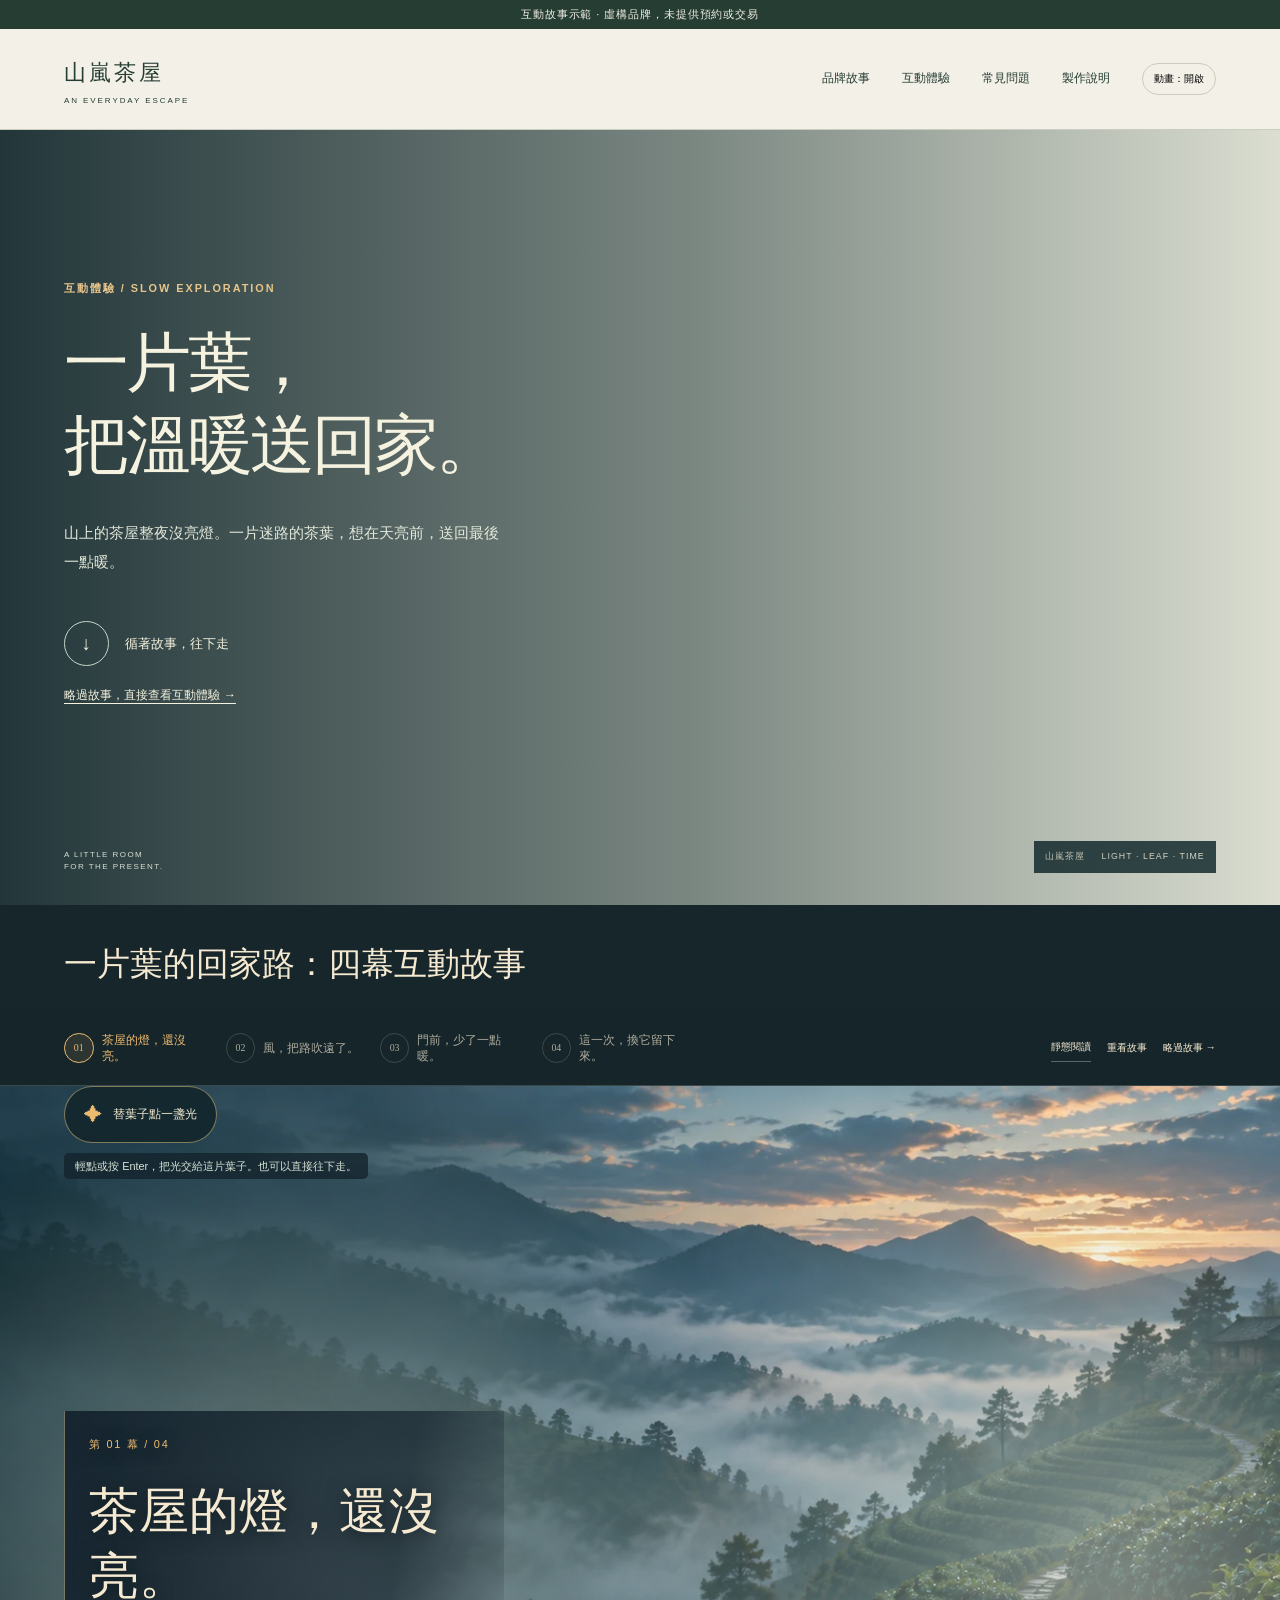
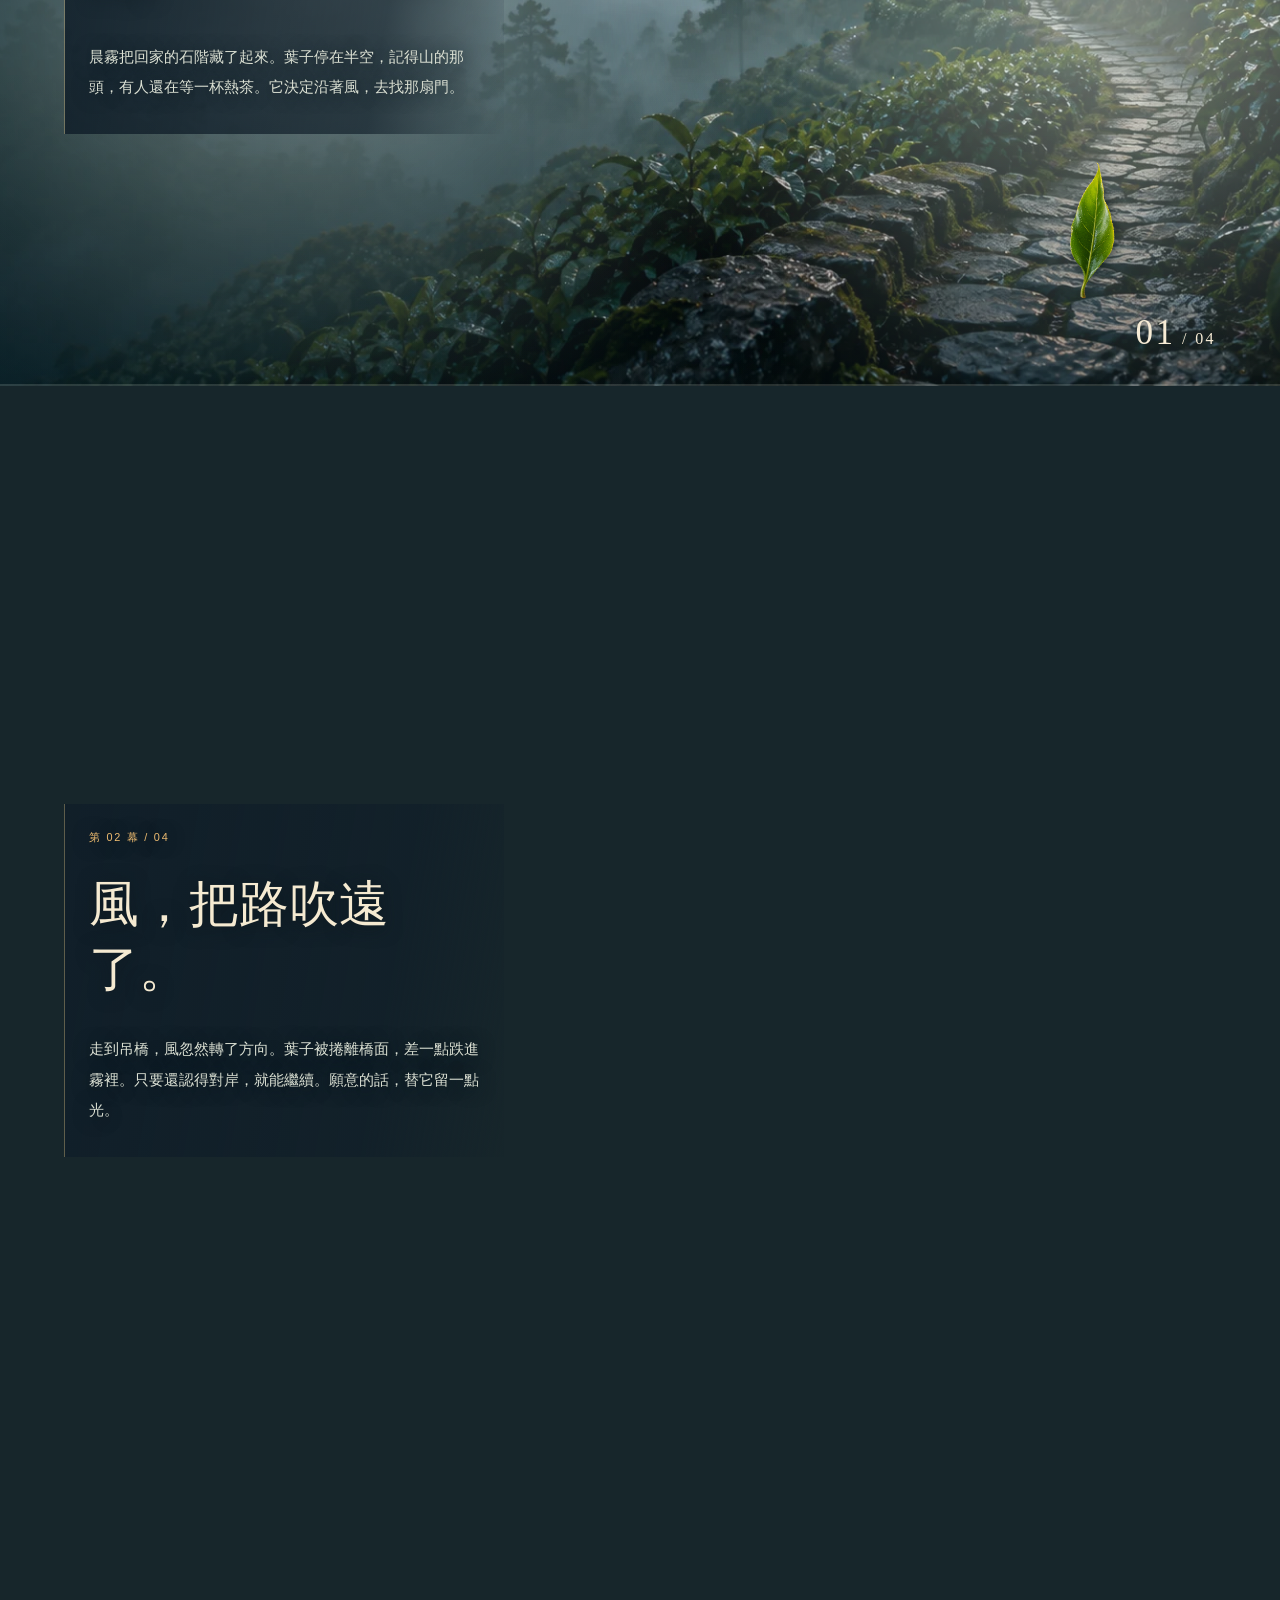
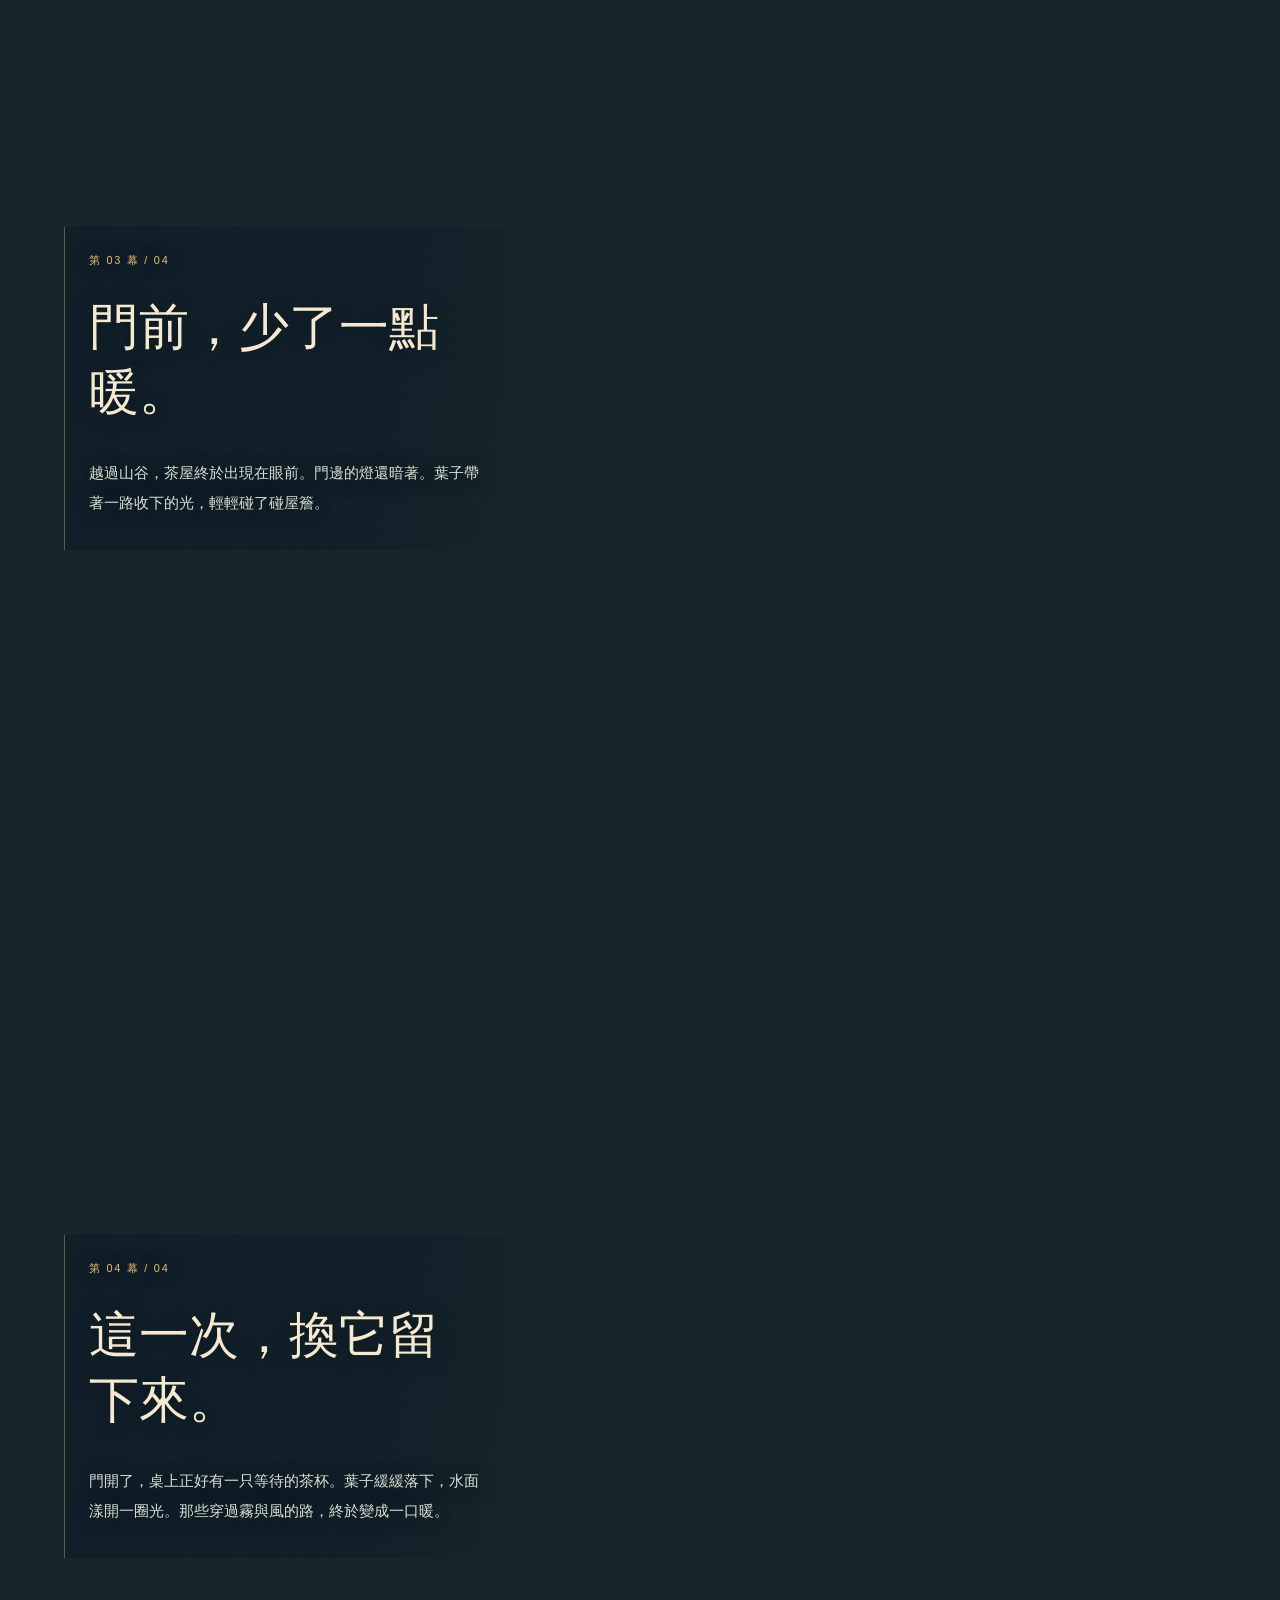
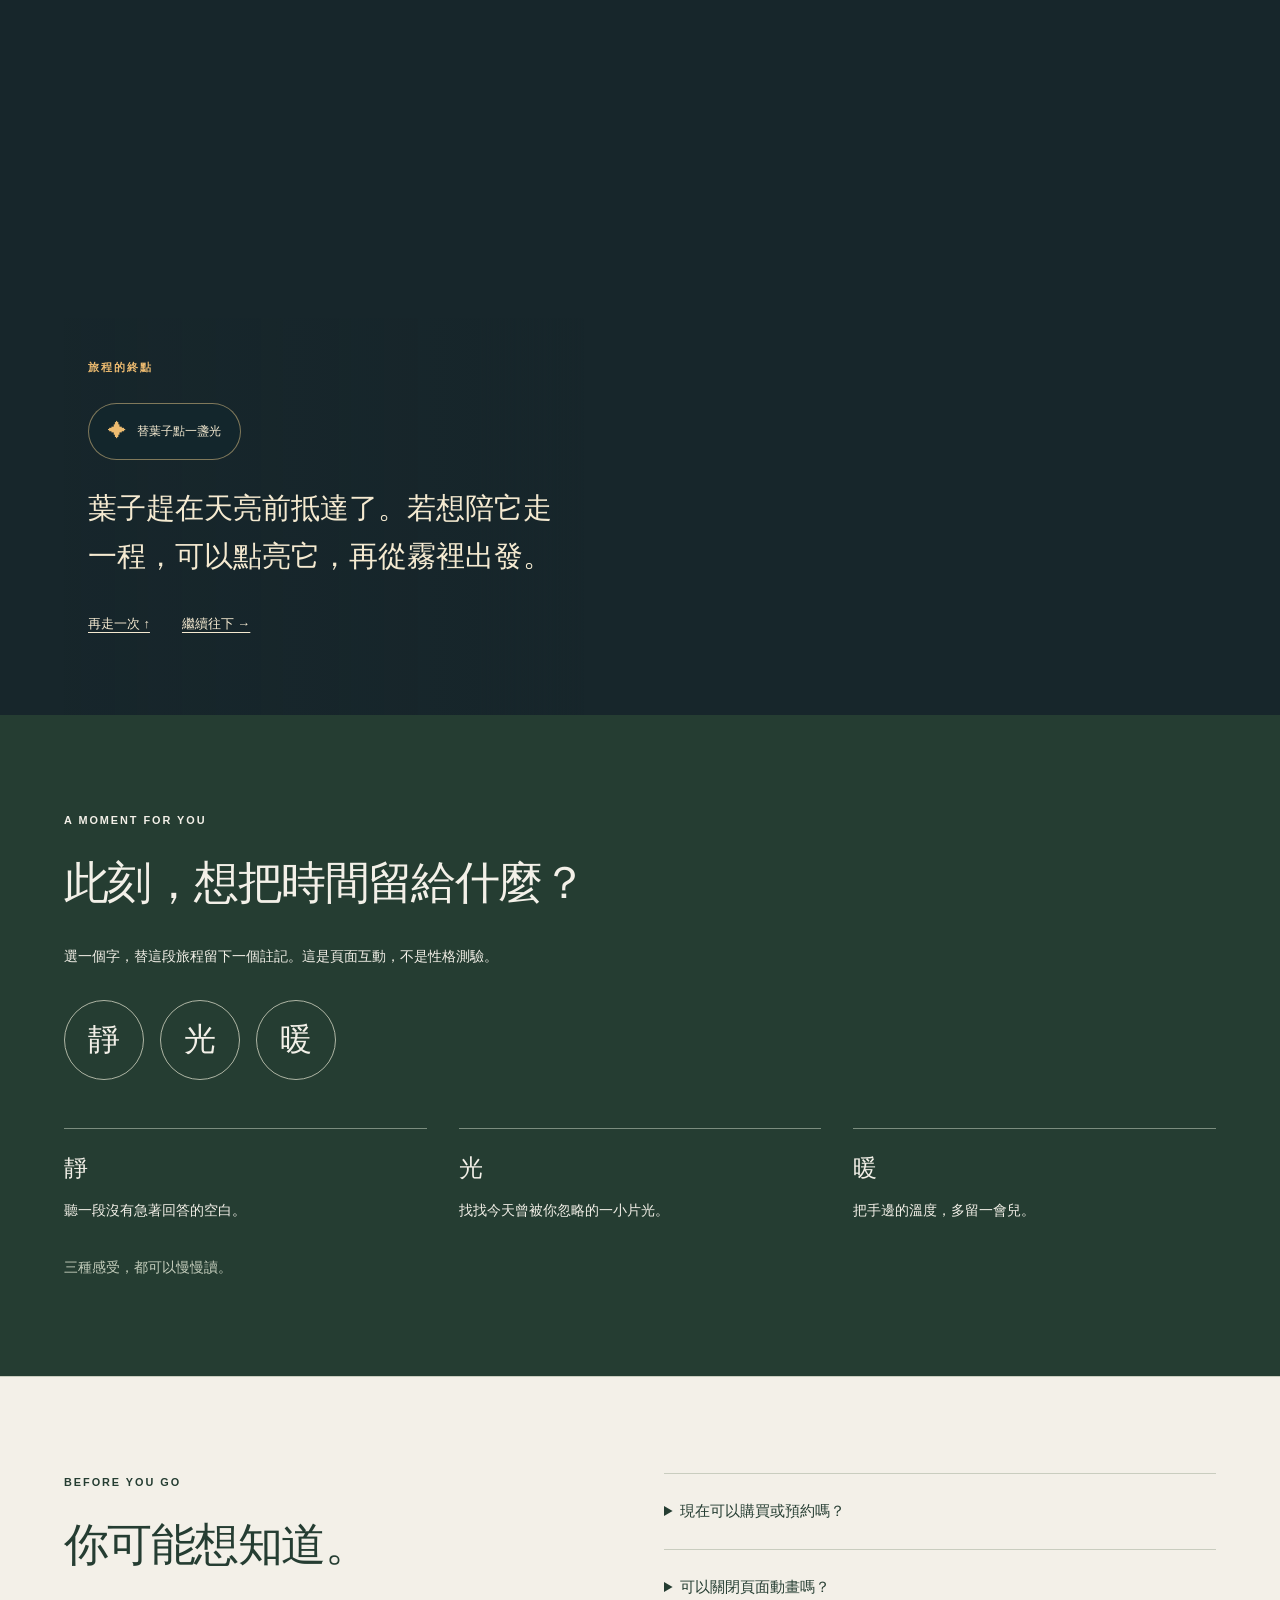
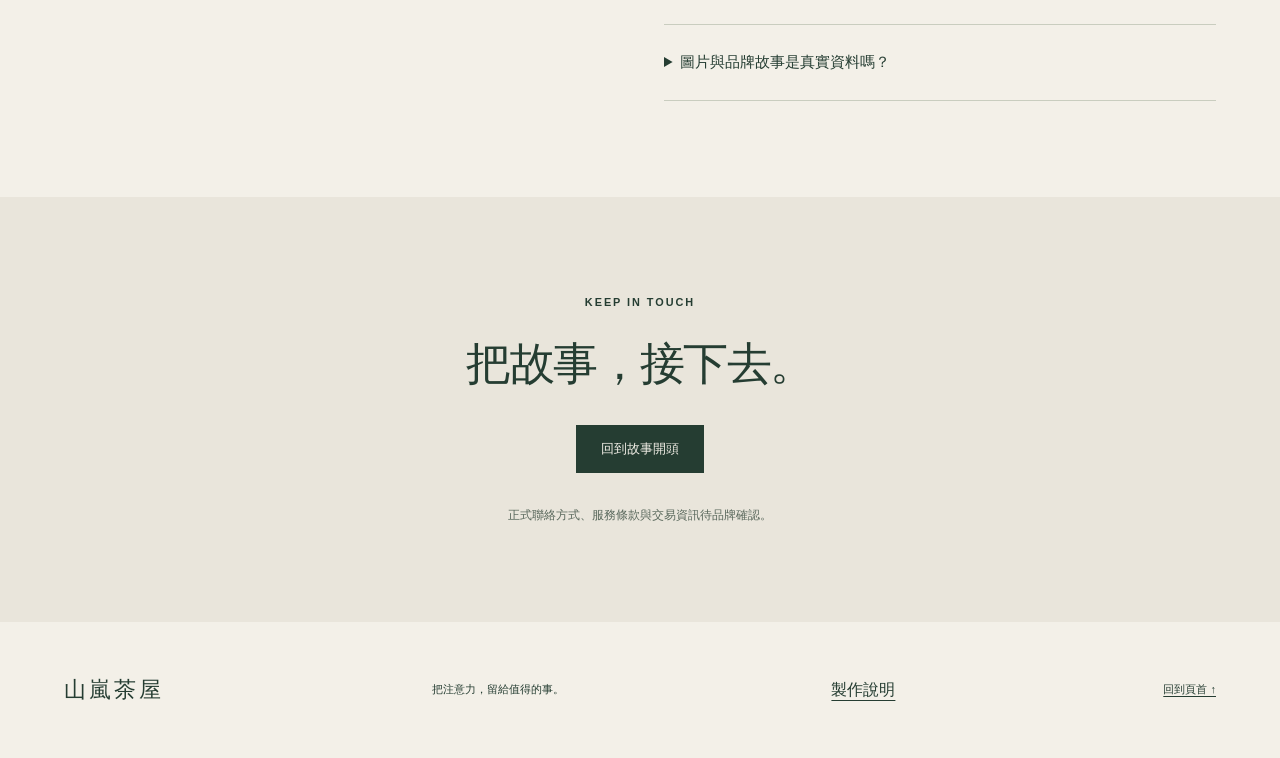
==== commit f6178d79: "feat: make SEO and AEO website claims verifiable (v0.5.0) Add real multi-page static output and stro" ====
--- a/examples/immersive-tea/site/public/index.html
+++ b/examples/immersive-tea/site/public/index.html
@@ -3,31 +3,26 @@
 <head>
   <meta charset="utf-8">
   <meta name="viewport" content="width=device-width,initial-scale=1">
-  <title>一片葉的回家路｜山嵐茶屋</title>
-  <meta name="description" content="陪一片迷路的茶葉穿過晨霧、越過吊橋，將一點溫暖送回山中茶屋。四幕可倒帶的原創捲動故事，含點燈互動與靜態閱讀模式。">
+  <title>一片葉的回家路｜山嵐茶屋互動故事示範</title>
+  <meta name="description" content="《一片葉的回家路》是虛構茶屋的四幕互動故事。跟著茶葉越過晨霧與吊橋，點亮茶屋燈火；可倒帶或切換靜態閱讀。本頁不提供購買與預約。">
   <meta name="robots" content="noindex,follow">
 
   <meta property="og:type" content="website">
-  <meta property="og:title" content="一片葉的回家路｜山嵐茶屋">
-  <meta property="og:description" content="陪一片迷路的茶葉穿過晨霧、越過吊橋，將一點溫暖送回山中茶屋。四幕可倒帶的原創捲動故事，含點燈互動與靜態閱讀模式。">
+  <meta property="og:title" content="一片葉的回家路｜山嵐茶屋互動故事示範">
+  <meta property="og:description" content="跟著一片茶葉穿越晨霧與吊橋，點亮虛構茶屋的燈火。四幕互動故事，可倒帶或靜態閱讀。">
 
+  <link rel="icon" href="favicon.svg" type="image/svg+xml">
   <link rel="stylesheet" href="styles.css">
   <link rel="stylesheet" href="experience.css">
   <link rel="stylesheet" href="story.css">
   <script type="application/ld+json">{
   "@context": "https://schema.org",
-  "@graph": [
-    {
-      "@type": "Organization",
-      "name": "山嵐茶屋"
-    },
-    {
-      "@type": "WebSite",
-      "name": "山嵐茶屋",
-      "description": "陪一片迷路的茶葉穿過晨霧、越過吊橋，將一點溫暖送回山中茶屋。四幕可倒帶的原創捲動故事，含點燈互動與靜態閱讀模式。",
-      "inLanguage": "zh-TW"
-    }
-  ]
+  "@type": "WebPage",
+  "@id": "https://open-seo-advisor-demo.digimkt.workers.dev/#webpage",
+  "url": "https://open-seo-advisor-demo.digimkt.workers.dev/",
+  "name": "一片葉的回家路｜山嵐茶屋互動故事示範",
+  "description": "虛構茶屋的四幕互動故事，可倒帶或靜態閱讀，不提供購買與預約。",
+  "inLanguage": "zh-TW"
 }</script>
   <script src="story-timeline.js" defer></script>
   <script src="site.js" defer></script>
@@ -37,26 +32,27 @@
   <div class="draft-banner" role="note">互動故事示範 · 虛構品牌，未提供預約或交易</div>
   <header class="site-header">
     <a href="#main" class="brand">山嵐茶屋<span>AN EVERYDAY ESCAPE</span></a>
-    <nav aria-label="主要導覽"><a href="#story">品牌故事</a><a href="#selection">互動體驗</a><a href="#faq">常見問題</a></nav>
+    <nav aria-label="主要導覽"><a href="#story">品牌故事</a><a href="#selection">互動體驗</a><a href="#faq">常見問題</a><a href="about/">製作說明</a></nav>
     <button id="motion-toggle" class="motion-toggle" type="button" aria-pressed="false" hidden>動畫：開啟</button>
   </header>
   <main id="main" tabindex="-1">
     <section class="hero" aria-labelledby="hero-title">
       <div class="hero-copy"><p class="eyebrow">互動體驗 / SLOW EXPLORATION</p><h1 id="hero-title">一片葉，<br>把溫暖送回家。</h1><p class="intro">山上的茶屋整夜沒亮燈。一片迷路的茶葉，想在天亮前，送回最後一點暖。</p><a class="round-link" href="#story"><span aria-hidden="true">↓</span>循著故事，往下走</a><a class="story-skip" href="#selection">略過故事，直接查看互動體驗 →</a></div>
-      <figure class="hero-image"><img src="assets/scene-01.png" alt="晨霧中的虛構茶山與石階，遠方山坡上有一間等待天亮的茶屋。GPT 生成場景。" width="1672" height="941" fetchpriority="high" loading="eager" decoding="async"><figcaption><span>山嵐茶屋</span><span>LIGHT · LEAF · TIME</span></figcaption></figure>
+      <figure class="hero-image"><img src="assets/scene-01.webp" srcset="assets/scene-01-960.webp 960w, assets/scene-01.webp 1672w" sizes="(max-width: 850px) 90vw, 50vw" alt="晨霧中的虛構茶山與石階，遠方山坡上有一間等待天亮的茶屋。GPT 生成場景。" width="1672" height="941" fetchpriority="high" loading="eager" decoding="async"><figcaption><span>山嵐茶屋</span><span>LIGHT · LEAF · TIME</span></figcaption></figure>
       <p class="hero-footnote">A LITTLE ROOM<br>FOR THE PRESENT.</p>
     </section>
-    <section class="story story-cinematic" id="story" aria-label="品牌故事" data-story-scenes="4" data-start-x="82.0" data-start-y="83.0" data-start-rotation="-38.0" data-start-scale="0.65">
+    <section class="story story-cinematic" id="story" aria-labelledby="story-heading" data-story-scenes="4" data-start-x="82.0" data-start-y="83.0" data-start-rotation="-38.0" data-start-scale="0.65">
+  <h2 class="story-section-title" id="story-heading">一片葉的回家路：四幕互動故事</h2>
   <nav class="story-navigation" aria-label="故事章節"><ol><li><a href="#chapter-1" data-chapter-link="1" aria-label="第 1 幕：茶屋的燈，還沒亮。"><span>01</span><span class="chapter-label">茶屋的燈，還沒亮。</span></a></li><li><a href="#chapter-2" data-chapter-link="2" aria-label="第 2 幕：風，把路吹遠了。"><span>02</span><span class="chapter-label">風，把路吹遠了。</span></a></li><li><a href="#chapter-3" data-chapter-link="3" aria-label="第 3 幕：門前，少了一點暖。"><span>03</span><span class="chapter-label">門前，少了一點暖。</span></a></li><li><a href="#chapter-4" data-chapter-link="4" aria-label="第 4 幕：這一次，換它留下來。"><span>04</span><span class="chapter-label">這一次，換它留下來。</span></a></li></ol><div class="story-tools"><button type="button" data-story-motion hidden>靜態閱讀</button><a href="#chapter-1" data-story-replay>重看故事</a><a href="#selection">略過故事 →</a></div></nav>
-  <div class="story-stage" aria-hidden="true" data-awake="false" hidden><div class="scene-layer" data-scene="1" data-effect="mist" data-position-x="70.0" data-position-y="50.0" style="--image-x:70.0%;--image-y:50.0%" aria-hidden="true"><img class="scene-background" src="assets/scene-01.png" alt="茶葉出發的晨霧茶山，石階通往遠方。 GPT 生成示意。" width="1672" height="941" loading="lazy" decoding="async" aria-hidden="true"><div class="scene-effects"><div class="fx-mist fx-mist-left"></div><div class="fx-mist fx-mist-right"></div></div></div><div class="scene-layer" data-scene="2" data-effect="wind" data-position-x="70.0" data-position-y="50.0" style="--image-x:70.0%;--image-y:50.0%" aria-hidden="true"><img class="scene-background" src="assets/scene-02.png" alt="山谷中的吊橋，茶葉要越過風與深霧。 GPT 生成示意。" width="1672" height="941" loading="lazy" decoding="async" aria-hidden="true"><div class="scene-effects"><div class="fx-wind"><i style="--strand:0"></i><i style="--strand:1"></i><i style="--strand:2"></i><i style="--strand:3"></i><i style="--strand:4"></i><i style="--strand:5"></i></div></div></div><div class="scene-layer" data-scene="3" data-effect="lanterns" data-position-x="85.0" data-position-y="50.0" style="--image-x:85.0%;--image-y:50.0%" aria-hidden="true"><img class="scene-background" src="assets/scene-03.png" alt="石階盡頭的山中茶屋，屋簷下有兩盞還未點亮的紙燈。 GPT 生成示意。" width="1672" height="941" loading="lazy" decoding="async" aria-hidden="true"><div class="scene-effects"><div class="fx-lanterns"><i class="fx-lantern" data-effect-x="67.1" data-effect-y="39.7" style="left:67.1%;top:39.7%;--lamp:0"></i><i class="fx-lantern" data-effect-x="88.1" data-effect-y="37.1" style="left:88.1%;top:37.1%;--lamp:1"></i></div></div></div><div class="scene-layer" data-scene="4" data-effect="steam" data-position-x="85.0" data-position-y="50.0" style="--image-x:85.0%;--image-y:50.0%" aria-hidden="true"><img class="scene-background" src="assets/scene-04.png" alt="青瓷茶杯放在茶屋門前的石台上，等待茶葉落入。 GPT 生成示意。" width="1672" height="941" loading="lazy" decoding="async" aria-hidden="true"><div class="scene-effects"><div class="fx-steam" data-effect-x="74.0" data-effect-y="61.5" style="left:74.0%;top:61.5%"><svg viewBox="0 0 160 200" aria-hidden="true"><path d="M42 195 C8 155 86 137 45 100 S72 34 58 4"/><path d="M80 199 C126 158 44 138 88 97 S61 33 86 1"/><path d="M117 196 C145 161 91 132 120 99 S104 39 124 8"/></svg></div></div></div><div class="scene-shade"></div><div class="stage-actor"><img class="actor-image" src="assets/actor.png" alt="帶著金色葉脈微光的茶葉，是這段故事的主角。" width="1254" height="1254" loading="lazy" decoding="async" aria-hidden="true"><span class="actor-aura"></span></div><span class="scene-counter"><span id="chapter-progress">01</span> / 04</span><div class="journey-line"><span></span></div></div>
+  <div class="story-stage" aria-hidden="true" data-awake="false" hidden><div class="scene-layer" data-scene="1" data-effect="mist" data-position-x="70.0" data-position-y="50.0" style="--image-x:70.0%;--image-y:50.0%" aria-hidden="true"><img class="scene-background" src="assets/scene-01.webp" alt="茶葉出發的晨霧茶山，石階通往遠方。 GPT 生成示意。" width="1672" height="941" loading="lazy" decoding="async" aria-hidden="true"><div class="scene-effects"><div class="fx-mist fx-mist-left"></div><div class="fx-mist fx-mist-right"></div></div></div><div class="scene-layer" data-scene="2" data-effect="wind" data-position-x="70.0" data-position-y="50.0" style="--image-x:70.0%;--image-y:50.0%" aria-hidden="true"><img class="scene-background" src="assets/scene-02.webp" alt="山谷中的吊橋，茶葉要越過風與深霧。 GPT 生成示意。" width="1672" height="941" loading="lazy" decoding="async" aria-hidden="true"><div class="scene-effects"><div class="fx-wind"><i style="--strand:0"></i><i style="--strand:1"></i><i style="--strand:2"></i><i style="--strand:3"></i><i style="--strand:4"></i><i style="--strand:5"></i></div></div></div><div class="scene-layer" data-scene="3" data-effect="lanterns" data-position-x="85.0" data-position-y="50.0" style="--image-x:85.0%;--image-y:50.0%" aria-hidden="true"><img class="scene-background" src="assets/scene-03.webp" alt="石階盡頭的山中茶屋，屋簷下有兩盞還未點亮的紙燈。 GPT 生成示意。" width="1672" height="941" loading="lazy" decoding="async" aria-hidden="true"><div class="scene-effects"><div class="fx-lanterns"><i class="fx-lantern" data-effect-x="67.1" data-effect-y="39.7" style="left:67.1%;top:39.7%;--lamp:0"></i><i class="fx-lantern" data-effect-x="88.1" data-effect-y="37.1" style="left:88.1%;top:37.1%;--lamp:1"></i></div></div></div><div class="scene-layer" data-scene="4" data-effect="steam" data-position-x="85.0" data-position-y="50.0" style="--image-x:85.0%;--image-y:50.0%" aria-hidden="true"><img class="scene-background" src="assets/scene-04.webp" alt="青瓷茶杯放在茶屋門前的石台上，等待茶葉落入。 GPT 生成示意。" width="1672" height="941" loading="lazy" decoding="async" aria-hidden="true"><div class="scene-effects"><div class="fx-steam" data-effect-x="74.0" data-effect-y="61.5" style="left:74.0%;top:61.5%"><svg viewBox="0 0 160 200" aria-hidden="true"><path d="M42 195 C8 155 86 137 45 100 S72 34 58 4"/><path d="M80 199 C126 158 44 138 88 97 S61 33 86 1"/><path d="M117 196 C145 161 91 132 120 99 S104 39 124 8"/></svg></div></div></div><div class="scene-shade"></div><div class="stage-actor"><img class="actor-image" src="assets/actor.webp" alt="帶著金色葉脈微光的茶葉，是這段故事的主角。" width="1254" height="1254" loading="lazy" decoding="async" aria-hidden="true"><span class="actor-aura"></span></div><span class="scene-counter"><span id="chapter-progress">01</span> / 04</span><div class="journey-line"><span></span></div></div>
   <div class="story-action-panel"><button class="story-action" type="button" aria-pressed="false" data-idle-label="替葉子點一盞光" data-active-label="你留的光，正陪著它" hidden><span class="action-spark" aria-hidden="true">✦</span><span class="action-label">替葉子點一盞光</span></button><p class="story-action-status" role="status" aria-live="polite" hidden>輕點或按 Enter，把光交給這片葉子。也可以直接往下走。</p><noscript><p>目前以靜態圖文閱讀，完整故事仍可往下查看。</p></noscript></div>
-  <div class="chapters story-beats"><article class="chapter story-beat" id="chapter-1" tabindex="-1" data-x="66.0" data-y="62.0" data-rotation="-20.0" data-scale="0.9" data-effect="mist"><figure class="beat-static"><div class="static-scene-frame" style="aspect-ratio:1672/941"><img class="beat-background" src="assets/scene-01.png" alt="茶葉出發的晨霧茶山，石階通往遠方。 GPT 生成示意。" width="1672" height="941" loading="lazy" decoding="async"><span class="static-actor" style="left:66.0%;top:62.0%;transform:translate(-50%,-50%) rotate(-20.0deg) scale(0.9)"><img class="actor-image" src="assets/actor.png" alt="帶著金色葉脈微光的茶葉，是這段故事的主角。" width="1254" height="1254" loading="lazy" decoding="async" aria-hidden="true"></span></div><figcaption>茶葉出發的晨霧茶山，石階通往遠方。 GPT 生成示意。</figcaption></figure><div class="beat-copy"><span class="eyebrow">第 01 幕 / 04</span><h2>茶屋的燈，還沒亮。</h2><p>晨霧把回家的石階藏了起來。葉子停在半空，記得山的那頭，有人還在等一杯熱茶。它決定沿著風，去找那扇門。</p></div></article><article class="chapter story-beat" id="chapter-2" tabindex="-1" data-x="59.0" data-y="44.0" data-rotation="38.0" data-scale="0.8" data-effect="wind"><figure class="beat-static"><div class="static-scene-frame" style="aspect-ratio:1672/941"><img class="beat-background" src="assets/scene-02.png" alt="山谷中的吊橋，茶葉要越過風與深霧。 GPT 生成示意。" width="1672" height="941" loading="lazy" decoding="async"><span class="static-actor" style="left:59.0%;top:44.0%;transform:translate(-50%,-50%) rotate(38.0deg) scale(0.8)"><img class="actor-image" src="assets/actor.png" alt="帶著金色葉脈微光的茶葉，是這段故事的主角。" width="1254" height="1254" loading="lazy" decoding="async" aria-hidden="true"></span></div><figcaption>山谷中的吊橋，茶葉要越過風與深霧。 GPT 生成示意。</figcaption></figure><div class="beat-copy"><span class="eyebrow">第 02 幕 / 04</span><h2>風，把路吹遠了。</h2><p>走到吊橋，風忽然轉了方向。葉子被捲離橋面，差一點跌進霧裡。只要還認得對岸，就能繼續。願意的話，替它留一點光。</p></div></article><article class="chapter story-beat" id="chapter-3" tabindex="-1" data-x="80.0" data-y="49.0" data-rotation="-12.0" data-scale="0.7" data-effect="lanterns"><figure class="beat-static"><div class="static-scene-frame" style="aspect-ratio:1672/941"><img class="beat-background" src="assets/scene-03.png" alt="石階盡頭的山中茶屋，屋簷下有兩盞還未點亮的紙燈。 GPT 生成示意。" width="1672" height="941" loading="lazy" decoding="async"><span class="static-actor" style="left:80.0%;top:49.0%;transform:translate(-50%,-50%) rotate(-12.0deg) scale(0.7)"><img class="actor-image" src="assets/actor.png" alt="帶著金色葉脈微光的茶葉，是這段故事的主角。" width="1254" height="1254" loading="lazy" decoding="async" aria-hidden="true"></span></div><figcaption>石階盡頭的山中茶屋，屋簷下有兩盞還未點亮的紙燈。 GPT 生成示意。</figcaption></figure><div class="beat-copy"><span class="eyebrow">第 03 幕 / 04</span><h2>門前，少了一點暖。</h2><p>越過山谷，茶屋終於出現在眼前。門邊的燈還暗著。葉子帶著一路收下的光，輕輕碰了碰屋簷。</p></div></article><article class="chapter story-beat" id="chapter-4" tabindex="-1" data-x="74.0" data-y="61.5" data-rotation="42.0" data-scale="0.45" data-effect="steam"><figure class="beat-static"><div class="static-scene-frame" style="aspect-ratio:1672/941"><img class="beat-background" src="assets/scene-04.png" alt="青瓷茶杯放在茶屋門前的石台上，等待茶葉落入。 GPT 生成示意。" width="1672" height="941" loading="lazy" decoding="async"><span class="static-actor" style="left:74.0%;top:61.5%;transform:translate(-50%,-50%) rotate(42.0deg) scale(0.45)"><img class="actor-image" src="assets/actor.png" alt="帶著金色葉脈微光的茶葉，是這段故事的主角。" width="1254" height="1254" loading="lazy" decoding="async" aria-hidden="true"></span></div><figcaption>青瓷茶杯放在茶屋門前的石台上，等待茶葉落入。 GPT 生成示意。</figcaption></figure><div class="beat-copy"><span class="eyebrow">第 04 幕 / 04</span><h2>這一次，換它留下來。</h2><p>門開了，桌上正好有一只等待的茶杯。葉子緩緩落下，水面漾開一圈光。那些穿過霧與風的路，終於變成一口暖。</p></div></article></div>
+  <div class="chapters story-beats"><article class="chapter story-beat" id="chapter-1" tabindex="-1" data-x="66.0" data-y="62.0" data-rotation="-20.0" data-scale="0.9" data-effect="mist"><figure class="beat-static"><div class="static-scene-frame" style="aspect-ratio:1672/941"><img class="beat-background" src="assets/scene-01.webp" alt="茶葉出發的晨霧茶山，石階通往遠方。 GPT 生成示意。" width="1672" height="941" loading="lazy" decoding="async"><span class="static-actor" style="left:66.0%;top:62.0%;transform:translate(-50%,-50%) rotate(-20.0deg) scale(0.9)"><img class="actor-image" src="assets/actor.webp" alt="帶著金色葉脈微光的茶葉，是這段故事的主角。" width="1254" height="1254" loading="lazy" decoding="async" aria-hidden="true"></span></div><figcaption>茶葉出發的晨霧茶山，石階通往遠方。 GPT 生成示意。</figcaption></figure><div class="beat-copy"><span class="eyebrow">第 01 幕 / 04</span><h3>茶屋的燈，還沒亮。</h3><p>晨霧把回家的石階藏了起來。葉子停在半空，記得山的那頭，有人還在等一杯熱茶。它決定沿著風，去找那扇門。</p></div></article><article class="chapter story-beat" id="chapter-2" tabindex="-1" data-x="59.0" data-y="44.0" data-rotation="38.0" data-scale="0.8" data-effect="wind"><figure class="beat-static"><div class="static-scene-frame" style="aspect-ratio:1672/941"><img class="beat-background" src="assets/scene-02.webp" alt="山谷中的吊橋，茶葉要越過風與深霧。 GPT 生成示意。" width="1672" height="941" loading="lazy" decoding="async"><span class="static-actor" style="left:59.0%;top:44.0%;transform:translate(-50%,-50%) rotate(38.0deg) scale(0.8)"><img class="actor-image" src="assets/actor.webp" alt="帶著金色葉脈微光的茶葉，是這段故事的主角。" width="1254" height="1254" loading="lazy" decoding="async" aria-hidden="true"></span></div><figcaption>山谷中的吊橋，茶葉要越過風與深霧。 GPT 生成示意。</figcaption></figure><div class="beat-copy"><span class="eyebrow">第 02 幕 / 04</span><h3>風，把路吹遠了。</h3><p>走到吊橋，風忽然轉了方向。葉子被捲離橋面，差一點跌進霧裡。只要還認得對岸，就能繼續。願意的話，替它留一點光。</p></div></article><article class="chapter story-beat" id="chapter-3" tabindex="-1" data-x="80.0" data-y="49.0" data-rotation="-12.0" data-scale="0.7" data-effect="lanterns"><figure class="beat-static"><div class="static-scene-frame" style="aspect-ratio:1672/941"><img class="beat-background" src="assets/scene-03.webp" alt="石階盡頭的山中茶屋，屋簷下有兩盞還未點亮的紙燈。 GPT 生成示意。" width="1672" height="941" loading="lazy" decoding="async"><span class="static-actor" style="left:80.0%;top:49.0%;transform:translate(-50%,-50%) rotate(-12.0deg) scale(0.7)"><img class="actor-image" src="assets/actor.webp" alt="帶著金色葉脈微光的茶葉，是這段故事的主角。" width="1254" height="1254" loading="lazy" decoding="async" aria-hidden="true"></span></div><figcaption>石階盡頭的山中茶屋，屋簷下有兩盞還未點亮的紙燈。 GPT 生成示意。</figcaption></figure><div class="beat-copy"><span class="eyebrow">第 03 幕 / 04</span><h3>門前，少了一點暖。</h3><p>越過山谷，茶屋終於出現在眼前。門邊的燈還暗著。葉子帶著一路收下的光，輕輕碰了碰屋簷。</p></div></article><article class="chapter story-beat" id="chapter-4" tabindex="-1" data-x="74.0" data-y="61.5" data-rotation="42.0" data-scale="0.45" data-effect="steam"><figure class="beat-static"><div class="static-scene-frame" style="aspect-ratio:1672/941"><img class="beat-background" src="assets/scene-04.webp" alt="青瓷茶杯放在茶屋門前的石台上，等待茶葉落入。 GPT 生成示意。" width="1672" height="941" loading="lazy" decoding="async"><span class="static-actor" style="left:74.0%;top:61.5%;transform:translate(-50%,-50%) rotate(42.0deg) scale(0.45)"><img class="actor-image" src="assets/actor.webp" alt="帶著金色葉脈微光的茶葉，是這段故事的主角。" width="1254" height="1254" loading="lazy" decoding="async" aria-hidden="true"></span></div><figcaption>青瓷茶杯放在茶屋門前的石台上，等待茶葉落入。 GPT 生成示意。</figcaption></figure><div class="beat-copy"><span class="eyebrow">第 04 幕 / 04</span><h3>這一次，換它留下來。</h3><p>門開了，桌上正好有一只等待的茶杯。葉子緩緩落下，水面漾開一圈光。那些穿過霧與風的路，終於變成一口暖。</p></div></article></div>
   <div class="journey-ending"><span class="eyebrow">旅程的終點</span><button class="story-action" type="button" aria-pressed="false" data-idle-label="替葉子點一盞光" data-active-label="你留的光，正陪著它" hidden><span class="action-spark" aria-hidden="true">✦</span><span class="action-label">替葉子點一盞光</span></button><p class="journey-result" data-active-result="你點亮的那點光，跟著葉子回到了家。" data-idle-result="葉子趕在天亮前抵達了。若想陪它走一程，可以點亮它，再從霧裡出發。">葉子趕在天亮前抵達了。若想陪它走一程，可以點亮它，再從霧裡出發。</p><div><a href="#chapter-1" data-story-replay>再走一次 ↑</a><a href="#selection">繼續往下 →</a></div></div>
 </section>
     <section class="experience section-pad" id="selection"><span class="eyebrow">A MOMENT FOR YOU</span><h2>此刻，想把時間留給什麼？</h2><p>選一個字，替這段旅程留下一個註記。這是頁面互動，不是性格測驗。</p><div class="mood-options" aria-label="選擇此刻的心情"><button type="button" data-mood="quiet" aria-pressed="false" hidden>靜</button><button type="button" data-mood="light" aria-pressed="false" hidden>光</button><button type="button" data-mood="warm" aria-pressed="false" hidden>暖</button></div><div class="mood-notes"><article id="quiet"><h3>靜</h3><p>聽一段沒有急著回答的空白。</p></article><article id="light"><h3>光</h3><p>找找今天曾被你忽略的一小片光。</p></article><article id="warm"><h3>暖</h3><p>把手邊的溫度，多留一會兒。</p></article></div><p id="mood-status" class="fineprint" role="status" aria-live="polite">三種感受，都可以慢慢讀。</p></section>
     <section class="faq section-pad" id="faq"><div><span class="eyebrow">BEFORE YOU GO</span><h2>你可能想知道。</h2></div><div class="answers"><details><summary>現在可以購買或預約嗎？</summary><p>這是虛構品牌的互動示範，尚未開放收款或預約。正式網站會提供確認過的商品、服務與交易資訊。</p></details><details><summary>可以關閉頁面動畫嗎？</summary><p>可以。右上角能關閉動畫，系統的減少動態設定也會生效。四幕圖片與故事會改成正常排列，仍可讀完整段旅程。</p></details><details><summary>圖片與品牌故事是真實資料嗎？</summary><p>山嵐茶屋與茶葉回家故事都是虛構創作。四幕場景及透明茶葉主角由 GPT image 生成，不是真實茶園或商品的照片。</p></details></div></section>
     <section class="contact section-pad" id="contact"><span class="eyebrow">KEEP IN TOUCH</span><h2>把故事，接下去。</h2><a class="button" href="#story">回到故事開頭</a><p class="fineprint">正式聯絡方式、服務條款與交易資訊待品牌確認。</p></section>
   </main>
-  <footer><a href="#main" class="brand">山嵐茶屋</a><p>把注意力，留給值得的事。</p><a href="#main">回到頁首 ↑</a></footer>
+  <footer><a href="#main" class="brand">山嵐茶屋</a><p>把注意力，留給值得的事。</p><a href="about/">製作說明</a><a href="#main">回到頁首 ↑</a></footer>
 </body>
 </html>
--- a/examples/immersive-tea/site/public/styles.css
+++ b/examples/immersive-tea/site/public/styles.css
@@ -3,13 +3,14 @@
 *{box-sizing:border-box}body{margin:0}a{color:inherit;text-decoration-thickness:1px;text-underline-offset:.3em}button{font:inherit;cursor:pointer}button[hidden],[hidden]{display:none!important}button,a,summary{-webkit-tap-highlight-color:transparent}a:focus-visible,button:focus-visible,summary:focus-visible{outline:3px solid var(--accent);outline-offset:5px}img{display:block;width:100%;height:100%;object-fit:cover}figure,p,h1,h2,h3{margin:0}h1,h2,h3{font-family:Georgia,"Noto Serif TC","PMingLiU",serif;font-weight:400;line-height:1.25}p{max-width:65ch}h1{font-size:clamp(2.7rem,5.1vw,5.9rem);letter-spacing:-.045em}h2{font-size:clamp(2.1rem,3.5vw,4.1rem);letter-spacing:-.035em}h3{font-size:1.5rem}.eyebrow{display:block;font-size:.68rem;letter-spacing:.18em;font-weight:600;margin-bottom:1.6rem}.fineprint{font-size:.78rem;color:var(--muted)}.section-pad{padding:6rem var(--gutter)}
 .skip-link{position:fixed;top:0;left:1rem;z-index:10;transform:translateY(-160%);padding:.8rem 1.3rem;background:white}.skip-link:focus{transform:none}.draft-banner{padding:.3rem 1rem;text-align:center;background:var(--ink);color:var(--paper);font-size:.7rem;letter-spacing:.08em}.site-header{display:flex;align-items:center;gap:2rem;padding:1.5rem var(--gutter);border-bottom:1px solid var(--line)}.brand{font-family:Georgia,"PMingLiU",serif;font-size:1.4rem;text-decoration:none;letter-spacing:.13em}.brand span{display:block;font:normal .5rem Arial,sans-serif;letter-spacing:.24em;margin-top:.2rem}.site-header nav{display:flex;gap:2rem;margin-left:auto;font-size:.77rem}.site-header nav a{text-decoration:none}.site-header nav a:hover{text-decoration:underline}.motion-toggle{border:1px solid var(--line);border-radius:2rem;padding:.35rem .7rem;background:transparent;font-size:.65rem;white-space:nowrap}
 .hero{position:relative;display:grid;grid-template-columns:1fr 1fr;gap:3rem;padding:5rem var(--gutter) 6rem;min-height:calc(100svh - 120px);align-items:center}.hero-copy{position:relative;z-index:1;padding-bottom:2rem}.hero .intro{max-width:29rem;font-size:.93rem;margin-top:2rem;color:var(--muted);line-height:1.95}.hero-image{height:clamp(430px,63vh,740px);position:relative;align-self:stretch;margin-top:.3rem;overflow:hidden;background:var(--soft);border-radius:48% 48% 1px 1px}.hero-image img{object-position:60% center}.hero-image figcaption{position:absolute;bottom:1.5rem;left:1.5rem;right:1.5rem;display:flex;justify-content:space-between;font-size:.55rem;letter-spacing:.12em;background:var(--paper);color:var(--ink);padding:.5rem .7rem;gap:1rem}.round-link{display:inline-flex;align-items:center;gap:1rem;margin-top:2.8rem;font-size:.8rem;text-decoration:none}.round-link span{display:grid;place-items:center;border:1px solid var(--ink);border-radius:50%;width:2.8rem;height:2.8rem;font-size:1.2rem}.hero-footnote{position:absolute;left:var(--gutter);bottom:2rem;font-size:.5rem;letter-spacing:.18em;line-height:1.5}.visual-draft{height:100%;display:flex;flex-direction:column;align-items:center;justify-content:center;background:var(--soft);color:#566c58;gap:2rem;min-height:250px}.visual-draft>span{font-family:"PMingLiU",serif;font-size:clamp(7rem,18vw,18rem);font-weight:400;line-height:1}.visual-draft small{font-size:.6rem;letter-spacing:.1em}
-.story{display:grid;grid-template-columns:1fr 1fr;gap:12%;border-top:1px solid var(--line);align-items:start}.story-visual{position:sticky;top:2rem}.story-visual figure{height:76vh;max-height:760px;min-height:340px;overflow:hidden;position:relative;background:var(--soft)}.story-visual img{transform:none}.story-visual figcaption{position:absolute;left:1.4rem;right:1.4rem;bottom:1.4rem;display:flex;justify-content:space-between;color:var(--ink);background:var(--paper);padding:.6rem .8rem;font-size:.6rem;letter-spacing:.1em}.story-visual>.fineprint{margin-top:1rem}.chapter{min-height:78vh;display:flex;flex-direction:column;justify-content:center;padding:3rem 0;border-top:1px solid var(--line)}.chapter:first-child{border-top:0}.chapter h2{max-width:9em}.chapter p{margin-top:2rem;color:var(--muted);font-size:.95rem;line-height:2;max-width:26rem}.chapter .eyebrow{color:var(--accent)}.reveal{transition:opacity .65s ease,transform .65s ease}body[data-reveal="on"] .reveal:not(.in-view){opacity:.2;transform:translateY(20px)}
+.story{display:grid;grid-template-columns:1fr 1fr;gap:12%;border-top:1px solid var(--line);align-items:start}.story-visual{position:sticky;top:2rem}.story-visual figure{height:76vh;max-height:760px;min-height:340px;overflow:hidden;position:relative;background:var(--soft)}.story-visual img{transform:none}.story-visual figcaption{position:absolute;left:1.4rem;right:1.4rem;bottom:1.4rem;display:flex;justify-content:space-between;color:var(--ink);background:var(--paper);padding:.6rem .8rem;font-size:.6rem;letter-spacing:.1em}.story-visual>.fineprint{margin-top:1rem}.chapter{min-height:78vh;display:flex;flex-direction:column;justify-content:center;padding:3rem 0;border-top:1px solid var(--line)}.chapter:first-child{border-top:0}.chapter h3{max-width:9em}.chapter p{margin-top:2rem;color:var(--muted);font-size:.95rem;line-height:2;max-width:26rem}.chapter .eyebrow{color:var(--accent)}.reveal{transition:opacity .65s ease,transform .65s ease}body[data-reveal="on"] .reveal:not(.in-view){opacity:.2;transform:translateY(20px)}
 .button{display:inline-flex;justify-content:center;align-items:center;background:var(--ink);color:var(--paper);border:1px solid var(--ink);padding:.85rem 1.5rem;text-decoration:none;font-size:.8rem;line-height:1.4;min-height:46px}.button:hover{background:var(--accent);border-color:var(--accent)}.invitation{background:var(--soft);text-align:center}.invitation h2{font-size:clamp(2.4rem,4.5vw,5rem)}.invitation>p{margin:2rem auto;max-width:30rem;font-size:.9rem}.service-steps{display:flex;justify-content:space-between;gap:2rem;max-width:900px;margin:5rem auto 0;padding-top:2rem;border-top:1px solid #b3bdab;font-size:.78rem}.service-steps span{display:block;color:var(--accent);font-size:.7rem;margin-bottom:.8rem}.section-heading{display:flex;align-items:end;justify-content:space-between;gap:2rem;margin-bottom:3rem}.section-heading .eyebrow{margin:0 0 .5rem}.products{display:grid;grid-template-columns:repeat(3,minmax(0,1fr));gap:2rem}.product{border-top:1px solid var(--line);padding:1.5rem 0}.product-number{font-family:Georgia,serif;font-size:5rem;line-height:1.6;color:var(--accent);border-bottom:1px solid var(--line);margin-bottom:2rem}.product p{font-size:.86rem;margin:1rem 0;color:var(--muted)}.product .price{color:var(--ink)}.product .fineprint{font-size:.72rem}.demo-cart{margin-top:3rem;padding:2rem;border:1px solid var(--line)}.demo-cart p{font-size:.82rem;margin-top:1rem}.demo-cart ul{padding-left:1.2rem}.text-button{background:transparent;border:0;border-bottom:1px solid currentColor;padding:.5rem 0;color:var(--ink)}.experience{background:var(--ink);color:var(--paper)}.experience>p{margin-top:2rem;max-width:36rem;font-size:.88rem}.mood-options{display:flex;gap:1rem;margin:2rem 0}.mood-options button{border:1px solid #aeb5a4;color:var(--paper);background:transparent;border-radius:50%;width:5rem;height:5rem;font:2rem Georgia,"PMingLiU",serif}.mood-options button[aria-pressed="true"]{background:var(--paper);color:var(--ink)}.mood-notes{display:grid;grid-template-columns:repeat(3,minmax(0,1fr));gap:2rem;margin-top:3rem}.mood-notes article{padding-top:1.5rem;border-top:1px solid #7c8d7f}.mood-notes article.selected{border-color:#f4c8a2;border-width:3px}.mood-notes p{font-size:.86rem;margin-top:1rem}.experience .fineprint{color:#c5cebd}
 .faq{display:grid;grid-template-columns:1fr 1fr;gap:3rem;border-top:1px solid var(--line)}.answers details{padding:1.5rem 0;border-bottom:1px solid var(--line)}.answers details:first-child{border-top:1px solid var(--line)}.answers summary{cursor:pointer;font-size:.95rem;padding-right:1rem}.answers details p{margin-top:1.2rem;color:var(--muted);font-size:.85rem;line-height:1.95}.contact{text-align:center;background:#e9e5db}.contact .button{margin:2rem 0}.contact .fineprint{margin:auto}footer{padding:3rem var(--gutter);display:flex;justify-content:space-between;align-items:center;gap:2rem}footer p,footer>a:last-child{font-size:.7rem}.site-shop{--accent:#9b4e32}.site-experience .hero-image{border-radius:0}.site-experience .hero-copy .eyebrow{color:var(--accent)}
 body[data-motion="off"] .reveal{transition:none!important;transform:none!important;opacity:1!important}body[data-motion="off"] .story-visual img{transform:none;will-change:auto}
 .story-skip{display:block;margin-top:1.2rem;font-size:.78rem;width:fit-content}
 body[data-motion="off"] .story-visual{position:static}body[data-motion="off"] .chapter{min-height:0}
+.about-page{max-width:960px;margin:0 auto}.about-page .about-lead{font-size:1.1rem;line-height:1.9;margin-top:2rem}.about-page section{margin-top:4rem;border-top:1px solid var(--line);padding-top:2rem}.about-page h2{font-size:clamp(1.7rem,3vw,2.6rem)}.about-page section p{margin-top:1.3rem;line-height:1.9}.about-page>.button{margin-top:2rem}.about-page>p:last-child{margin-top:3rem}
 @media(prefers-reduced-motion:reduce){body:not([data-motion="on"]) *,body:not([data-motion="on"]) *::before,body:not([data-motion="on"]) *::after{animation:none!important;transition:none!important;scroll-behavior:auto!important}body:not([data-motion="on"]) .story-visual{position:static}body:not([data-motion="on"]) .story-visual img{transform:none!important;will-change:auto}body:not([data-motion="on"]) .reveal{opacity:1!important;transform:none!important}body:not([data-motion="on"]) .chapter{min-height:0}}
 @media(min-width:1600px){main{max-width:1800px;margin:auto}}
-@media(max-width:850px){.site-header{gap:1rem;flex-wrap:wrap}.site-header nav{order:3;justify-content:space-between;width:100%;gap:1rem}.motion-toggle{margin-left:auto}.hero{grid-template-columns:1fr;gap:2rem;padding-top:3rem}.hero-copy{padding:0}.hero-image{height:70vh;max-height:700px;margin-top:0}.hero-footnote{display:none}.hero h1{max-width:12em}.story{gap:2rem;grid-template-columns:45% 1fr}.story-visual figure{height:60vh;min-height:300px}.chapter{min-height:70vh}.chapter h2{font-size:2rem}.products{gap:1.2rem}.section-heading{display:block}.section-heading .eyebrow{margin-bottom:1rem}.product-number{font-size:3.5rem}.faq{grid-template-columns:1fr}.section-pad{padding-top:4rem;padding-bottom:4rem}footer{flex-wrap:wrap}}
-@media(max-width:580px){h1{font-size:2.8rem}.hero-image{height:58vh;min-height:360px}.hero .intro{font-size:.9rem}.story{display:block}.story-visual{top:0;z-index:2;padding-top:.7rem;background:var(--paper)}.story-visual figure{height:32vh;min-height:180px}.story-visual>.fineprint{display:none}.chapter{min-height:54vh;padding:3rem .3rem}.chapter h2{max-width:none}.chapter p{margin-top:1.2rem}.chapter .eyebrow{margin-bottom:1.2rem}.products{grid-template-columns:1fr}.product{padding-bottom:2rem}.product-number{font-size:4rem;line-height:1.3}.service-steps{flex-direction:column;align-items:start;text-align:left;margin-top:3rem}.service-steps p{display:flex;gap:1rem}.service-steps span{margin:0}.mood-notes{grid-template-columns:1fr}.mood-options button{width:4rem;height:4rem}.faq h2{font-size:2rem}footer .brand{width:100%}.hero-image figcaption{left:1rem;right:1rem}.demo-cart{padding:1.2rem}.button{width:100%}}
+@media(max-width:850px){.site-header{gap:1rem;flex-wrap:wrap}.site-header nav{order:3;justify-content:space-between;width:100%;gap:1rem}.motion-toggle{margin-left:auto}.hero{grid-template-columns:1fr;gap:2rem;padding-top:3rem}.hero-copy{padding:0}.hero-image{height:70vh;max-height:700px;margin-top:0}.hero-footnote{display:none}.hero h1{max-width:12em}.story{gap:2rem;grid-template-columns:45% 1fr}.story-visual figure{height:60vh;min-height:300px}.chapter{min-height:70vh}.chapter h3{font-size:2rem}.products{gap:1.2rem}.section-heading{display:block}.section-heading .eyebrow{margin-bottom:1rem}.product-number{font-size:3.5rem}.faq{grid-template-columns:1fr}.section-pad{padding-top:4rem;padding-bottom:4rem}footer{flex-wrap:wrap}}
+@media(max-width:580px){h1{font-size:2.8rem}.hero-image{height:58vh;min-height:360px}.hero .intro{font-size:.9rem}.story{display:block}.story-visual{top:0;z-index:2;padding-top:.7rem;background:var(--paper)}.story-visual figure{height:32vh;min-height:180px}.story-visual>.fineprint{display:none}.chapter{min-height:54vh;padding:3rem .3rem}.chapter h3{max-width:none}.chapter p{margin-top:1.2rem}.chapter .eyebrow{margin-bottom:1.2rem}.products{grid-template-columns:1fr}.product{padding-bottom:2rem}.product-number{font-size:4rem;line-height:1.3}.service-steps{flex-direction:column;align-items:start;text-align:left;margin-top:3rem}.service-steps p{display:flex;gap:1rem}.service-steps span{margin:0}.mood-notes{grid-template-columns:1fr}.mood-options button{width:4rem;height:4rem}.faq h2{font-size:2rem}footer .brand{width:100%}.hero-image figcaption{left:1rem;right:1rem}.demo-cart{padding:1.2rem}.button{width:100%}}
--- a/examples/immersive-tea/site/public/story.css
+++ b/examples/immersive-tea/site/public/story.css
@@ -1,8 +1,9 @@
 /* Scene journeys have a full static reading layout before enhancement. */
+.story-section-title{padding:2.2rem var(--gutter) 1.4rem;font-size:clamp(1.4rem,2.6vw,2.6rem);letter-spacing:0;line-height:1.45}
 .story-cinematic{--night:#17262b;--moon:#f5ead1;--amber:#edbb70;position:relative;display:block;padding:0;border:0;background:var(--night);color:var(--moon);isolation:isolate}
 .story-cinematic .story-navigation{position:relative;z-index:8;display:flex;align-items:center;justify-content:space-between;gap:1rem;min-height:76px;padding:.8rem var(--gutter);background:#17262bf5;border-bottom:1px solid #a8b4aa40;color:var(--moon)}
 .story-navigation ol{display:flex;gap:clamp(.7rem,1.6vw,2rem);list-style:none;padding:0;margin:0}.story-navigation li{margin:0}.story-navigation a{text-decoration:none}.story-navigation ol a{display:flex;gap:.5rem;align-items:center;font-size:.72rem;opacity:.68;min-height:34px}.story-navigation ol a[aria-current]{opacity:1;color:var(--amber)}.story-navigation ol a[aria-current]>span:first-child{border-color:var(--amber);background:#e6b76f1c}.story-navigation ol a>span:first-child{display:grid;place-items:center;border:1px solid #b8c4b557;border-radius:50%;font-size:.62rem;width:1.85rem;height:1.85rem;font-family:Georgia,serif}.chapter-label{max-width:9em;line-height:1.4}.story-tools{display:flex;gap:1rem;align-items:center;font-size:.65rem;white-space:nowrap}.story-tools button{background:none;color:inherit;border:0;padding:.3rem 0;border-bottom:1px solid #c6d2c063;font-size:inherit}
-.story-cinematic .story-beat{position:relative;z-index:3;display:grid;grid-template-columns:1.15fr 1fr;gap:clamp(2rem,5vw,5rem);min-height:0;padding:4rem var(--gutter);border:0;scroll-margin-top:var(--story-nav-height,76px);align-items:center}.story-cinematic .chapter h2{font-size:clamp(2.4rem,3.9vw,4.5rem);max-width:10em;line-height:1.3}.story-cinematic .chapter p{font-size:.94rem;color:#dce1d4;max-width:29rem;line-height:2;white-space:pre-line}.story-cinematic .chapter .eyebrow{color:var(--amber);font-weight:400;letter-spacing:.16em}.beat-static{margin:0;min-width:0}.static-scene-frame{position:relative;overflow:hidden;background:#233b3e}.beat-static .beat-background{width:100%;height:100%;object-fit:cover}.beat-static figcaption{font-size:.65rem;color:#bac8c3;margin-top:.8rem;line-height:1.7}.static-actor{position:absolute;width:13%;z-index:2}.static-actor .actor-image{width:100%;height:auto;object-fit:contain}.story-action-panel{padding:1.5rem var(--gutter);position:relative;z-index:6}.story-action{display:inline-flex;align-items:center;gap:.65rem;border:1px solid #e8c98983;border-radius:4rem;padding:.7rem 1.2rem;background:#14272df0;color:var(--moon);font-size:.76rem;min-height:44px}.action-spark{color:var(--amber);font-size:1.15rem}.story-action[aria-pressed="true"]{border-color:var(--amber);box-shadow:0 0 26px #f5c56840}.story-action-status{margin-top:.6rem;max-width:28rem;color:#d8e2d5;font-size:.68rem;line-height:1.7}.journey-ending{position:relative;z-index:4;padding:5rem var(--gutter);background:#17262b;color:var(--moon);text-align:center}.journey-ending>.eyebrow{color:var(--amber)}.journey-result{font:clamp(1.6rem,3vw,2.8rem)/1.65 Georgia,"PMingLiU",serif;max-width:28em;margin:0 auto}.journey-ending>div{display:flex;gap:2rem;justify-content:center;margin-top:2rem;font-size:.8rem}
+.story-cinematic .story-beat{position:relative;z-index:3;display:grid;grid-template-columns:1.15fr 1fr;gap:clamp(2rem,5vw,5rem);min-height:0;padding:4rem var(--gutter);border:0;scroll-margin-top:var(--story-nav-height,76px);align-items:center}.story-cinematic .chapter h3{font-size:clamp(2.4rem,3.9vw,4.5rem);max-width:10em;line-height:1.3}.story-cinematic .chapter p{font-size:.94rem;color:#dce1d4;max-width:29rem;line-height:2;white-space:pre-line}.story-cinematic .chapter .eyebrow{color:var(--amber);font-weight:400;letter-spacing:.16em}.beat-static{margin:0;min-width:0}.static-scene-frame{position:relative;overflow:hidden;background:#233b3e}.beat-static .beat-background{width:100%;height:100%;object-fit:cover}.beat-static figcaption{font-size:.65rem;color:#bac8c3;margin-top:.8rem;line-height:1.7}.static-actor{position:absolute;width:13%;z-index:2}.static-actor .actor-image{width:100%;height:auto;object-fit:contain}.story-action-panel{padding:1.5rem var(--gutter);position:relative;z-index:6}.story-action{display:inline-flex;align-items:center;gap:.65rem;border:1px solid #e8c98983;border-radius:4rem;padding:.7rem 1.2rem;background:#14272df0;color:var(--moon);font-size:.76rem;min-height:44px}.action-spark{color:var(--amber);font-size:1.15rem}.story-action[aria-pressed="true"]{border-color:var(--amber);box-shadow:0 0 26px #f5c56840}.story-action-status{margin-top:.6rem;max-width:28rem;color:#d8e2d5;font-size:.68rem;line-height:1.7}.journey-ending{position:relative;z-index:4;padding:5rem var(--gutter);background:#17262b;color:var(--moon);text-align:center}.journey-ending>.eyebrow{color:var(--amber)}.journey-result{font:clamp(1.6rem,3vw,2.8rem)/1.65 Georgia,"PMingLiU",serif;max-width:28em;margin:0 auto}.journey-ending>div{display:flex;gap:2rem;justify-content:center;margin-top:2rem;font-size:.8rem}
 body[data-story-motion="on"] .story-cinematic .story-navigation{position:sticky;top:0}
 body[data-story-motion="on"] .story-stage{position:sticky;top:0;height:100svh;min-height:400px;margin-bottom:-100svh;overflow:hidden;z-index:1;background:#13252d}
 body[data-story-motion="on"] .story-cinematic .story-beat{display:flex;flex-direction:row;justify-content:flex-start;align-items:center;min-height:112svh;padding:12vh var(--gutter) 16vh;pointer-events:none}
@@ -13,8 +14,8 @@
 body[data-story-motion="on"] .story-action-status{width:fit-content;max-width:25rem;background:#13242ccb;padding:.25rem .7rem;border-radius:.3rem}
 .scene-layer,.scene-shade,.scene-effects{position:absolute;inset:0}.scene-layer{opacity:0;overflow:hidden;will-change:clip-path}.scene-layer:first-child{opacity:1}.story-stage .scene-background{position:absolute;inset:0;width:100%;height:100%;object-fit:cover;object-position:var(--image-x,70%) var(--image-y,50%);transform:none!important}.scene-shade{pointer-events:none;background:linear-gradient(90deg,#071c2435,transparent 65%),linear-gradient(0deg,#071c2455,transparent 35%);z-index:9}.stage-actor{position:absolute;z-index:11;width:clamp(100px,13vw,210px);transform-origin:center;pointer-events:none;will-change:transform,left,top}.stage-actor .actor-image{position:relative;z-index:2;height:auto;width:100%;object-fit:contain;filter:drop-shadow(0 7px 8px #091819a6)}.actor-aura{position:absolute;inset:15%;border-radius:50%;opacity:0;background:#f8d17730;box-shadow:0 0 35px 18px #f8b63b42;transition:opacity .45s}.story-stage[data-awake="true"] .actor-aura{opacity:1}.story-stage[data-awake="true"] .actor-image,.story-cinematic[data-awake="true"] .static-actor img{filter:drop-shadow(0 0 9px #f6d680) drop-shadow(0 0 24px #e9a65eaa)}.scene-counter{position:absolute;z-index:12;right:var(--gutter);bottom:2.1rem;color:#f7ecd6;font:1rem Georgia,serif;letter-spacing:.15em}.scene-counter>span{font-size:2.2rem}.journey-line{position:absolute;z-index:12;bottom:0;left:0;width:100%;height:2px;background:#e5eddf28}.journey-line>span{display:block;width:calc(var(--journey-progress,0)*100%);height:100%;background:var(--amber)}
 .scene-effects{z-index:2;pointer-events:none}.fx-mist{position:absolute;width:85%;height:100%;top:0;background:radial-gradient(ellipse at 50% 55%,#e5eee39c 0%,#cbded558 34%,transparent 68%);filter:blur(18px);opacity:calc(.9 - var(--effect-progress,0)*.55)}.fx-mist-left{left:-20%;transform:translateX(calc(var(--effect-progress,0)*-65%))}.fx-mist-right{right:-30%;transform:translateX(calc(var(--effect-progress,0)*65%))}.fx-wind{position:absolute;inset:0;overflow:hidden}.fx-wind i{position:absolute;width:32%;height:1px;left:calc(-45% + var(--effect-progress,0)*175%);top:calc(19% + var(--strand)*10%);background:linear-gradient(90deg,transparent,#e1f5ea9c,transparent);transform:translateX(calc(var(--strand)*-9vw)) rotate(-12deg);opacity:.58}.fx-lanterns{position:absolute;inset:0}.fx-lantern{position:absolute;width:clamp(25px,4.5vw,80px);aspect-ratio:1;transform:translate(-50%,-50%);border-radius:50%;background:radial-gradient(circle,#fff1bbaa 0%,#f5b44780 20%,#f3943240 47%,transparent 72%);filter:blur(3px);mix-blend-mode:screen;box-shadow:0 0 45px 14px #e3a24236;opacity:calc(var(--warmth,.2)*var(--effect-progress,0))}.fx-steam{position:absolute;width:clamp(85px,14vw,230px);height:clamp(140px,29vh,340px);transform:translate(-50%,-100%) scaleY(calc(.3 + var(--effect-progress,0)*.7));transform-origin:bottom center;opacity:calc(var(--effect-progress,0)*var(--warmth,.2));filter:blur(2px)}.fx-steam svg{width:100%;height:100%;overflow:visible}.fx-steam path{fill:none;stroke:#fff4d9;stroke-width:3;stroke-linecap:round}.fx-steam path:nth-child(2){stroke-width:5;opacity:.68}.fx-steam path:nth-child(3){opacity:.5}
-@media(max-width:1050px){.story-navigation .chapter-label{display:none}.story-navigation ol{gap:1rem}.story-tools{gap:.8rem}body[data-story-motion="on"] .story-cinematic .beat-copy{width:45vw}.story-cinematic .chapter h2{font-size:clamp(2rem,4vw,3.3rem)}}
-@media(max-width:650px){.story-cinematic .story-navigation{min-height:72px;gap:.7rem;padding:.7rem 1rem;flex-wrap:wrap}.story-navigation ol{gap:.55rem}.story-tools{gap:.7rem;font-size:.58rem}.story-navigation ol a{min-height:32px}.story-navigation ol a>span:first-child{width:1.7rem;height:1.7rem}.story-cinematic .story-beat{display:flex;flex-direction:column;align-items:stretch;gap:1.7rem;padding:2.5rem 1.4rem;scroll-margin-top:var(--story-nav-height,72px)}.story-cinematic .chapter h2{font-size:2rem;max-width:none}.story-cinematic .chapter p{font-size:.86rem;margin-top:1rem;line-height:1.9}.story-cinematic .chapter .eyebrow{font-size:.6rem;margin-bottom:1rem}.story-action-status{font-size:.61rem}.journey-ending{padding:3rem 1.5rem}.journey-result{font-size:1.65rem}body[data-story-motion="on"] .story-cinematic .story-beat{justify-content:flex-start;align-items:stretch;padding:7.5rem 1.2rem 9rem;min-height:115svh}body[data-story-motion="on"] .story-cinematic .beat-copy{width:min(80vw,27rem);margin:0;padding:1rem 1.1rem 1.3rem;background:linear-gradient(105deg,#10202be8,#10202bc4 75%,#10202b00);border-left:1px solid #d0b67e65}body[data-story-motion="on"] .story-cinematic .beat-copy h2{font-size:clamp(1.65rem,6.7vw,2.2rem)}body[data-story-motion="on"] .story-cinematic .beat-copy p{font-size:.8rem;line-height:1.85}body[data-story-motion="on"] .story-cinematic .story-action-panel{top:calc(100svh - 7.3rem);padding:0 1.2rem}.story-action{font-size:.7rem;padding:.6rem .9rem}.scene-counter{bottom:2.5rem;right:1.2rem;font-size:.7rem}.scene-counter>span{font-size:1.4rem}.static-actor{width:16%}}
+@media(max-width:1050px){.story-navigation .chapter-label{display:none}.story-navigation ol{gap:1rem}.story-tools{gap:.8rem}body[data-story-motion="on"] .story-cinematic .beat-copy{width:45vw}.story-cinematic .chapter h3{font-size:clamp(2rem,4vw,3.3rem)}}
+@media(max-width:650px){.story-cinematic .story-navigation{min-height:72px;gap:.7rem;padding:.7rem 1rem;flex-wrap:wrap}.story-navigation ol{gap:.55rem}.story-tools{gap:.7rem;font-size:.58rem}.story-navigation ol a{min-height:32px}.story-navigation ol a>span:first-child{width:1.7rem;height:1.7rem}.story-cinematic .story-beat{display:flex;flex-direction:column;align-items:stretch;gap:1.7rem;padding:2.5rem 1.4rem;scroll-margin-top:var(--story-nav-height,72px)}.story-cinematic .chapter h3{font-size:2rem;max-width:none}.story-cinematic .chapter p{font-size:.86rem;margin-top:1rem;line-height:1.9}.story-cinematic .chapter .eyebrow{font-size:.6rem;margin-bottom:1rem}.story-action-status{font-size:.61rem}.journey-ending{padding:3rem 1.5rem}.journey-result{font-size:1.65rem}body[data-story-motion="on"] .story-cinematic .story-beat{justify-content:flex-start;align-items:stretch;padding:7.5rem 1.2rem 9rem;min-height:115svh}body[data-story-motion="on"] .story-cinematic .beat-copy{width:min(80vw,27rem);margin:0;padding:1rem 1.1rem 1.3rem;background:linear-gradient(105deg,#10202be8,#10202bc4 75%,#10202b00);border-left:1px solid #d0b67e65}body[data-story-motion="on"] .story-cinematic .beat-copy h3{font-size:clamp(1.65rem,6.7vw,2.2rem)}body[data-story-motion="on"] .story-cinematic .beat-copy p{font-size:.8rem;line-height:1.85}body[data-story-motion="on"] .story-cinematic .story-action-panel{top:calc(100svh - 7.3rem);padding:0 1.2rem}.story-action{font-size:.7rem;padding:.6rem .9rem}.scene-counter{bottom:2.5rem;right:1.2rem;font-size:.7rem}.scene-counter>span{font-size:1.4rem}.static-actor{width:16%}}
 body[data-motion="off"] .story-cinematic .story-beat{min-height:0}
 body[data-motion="off"] .story-cinematic .actor-aura{transition:none}
 .journey-ending>.story-action{margin-bottom:1.5rem}
